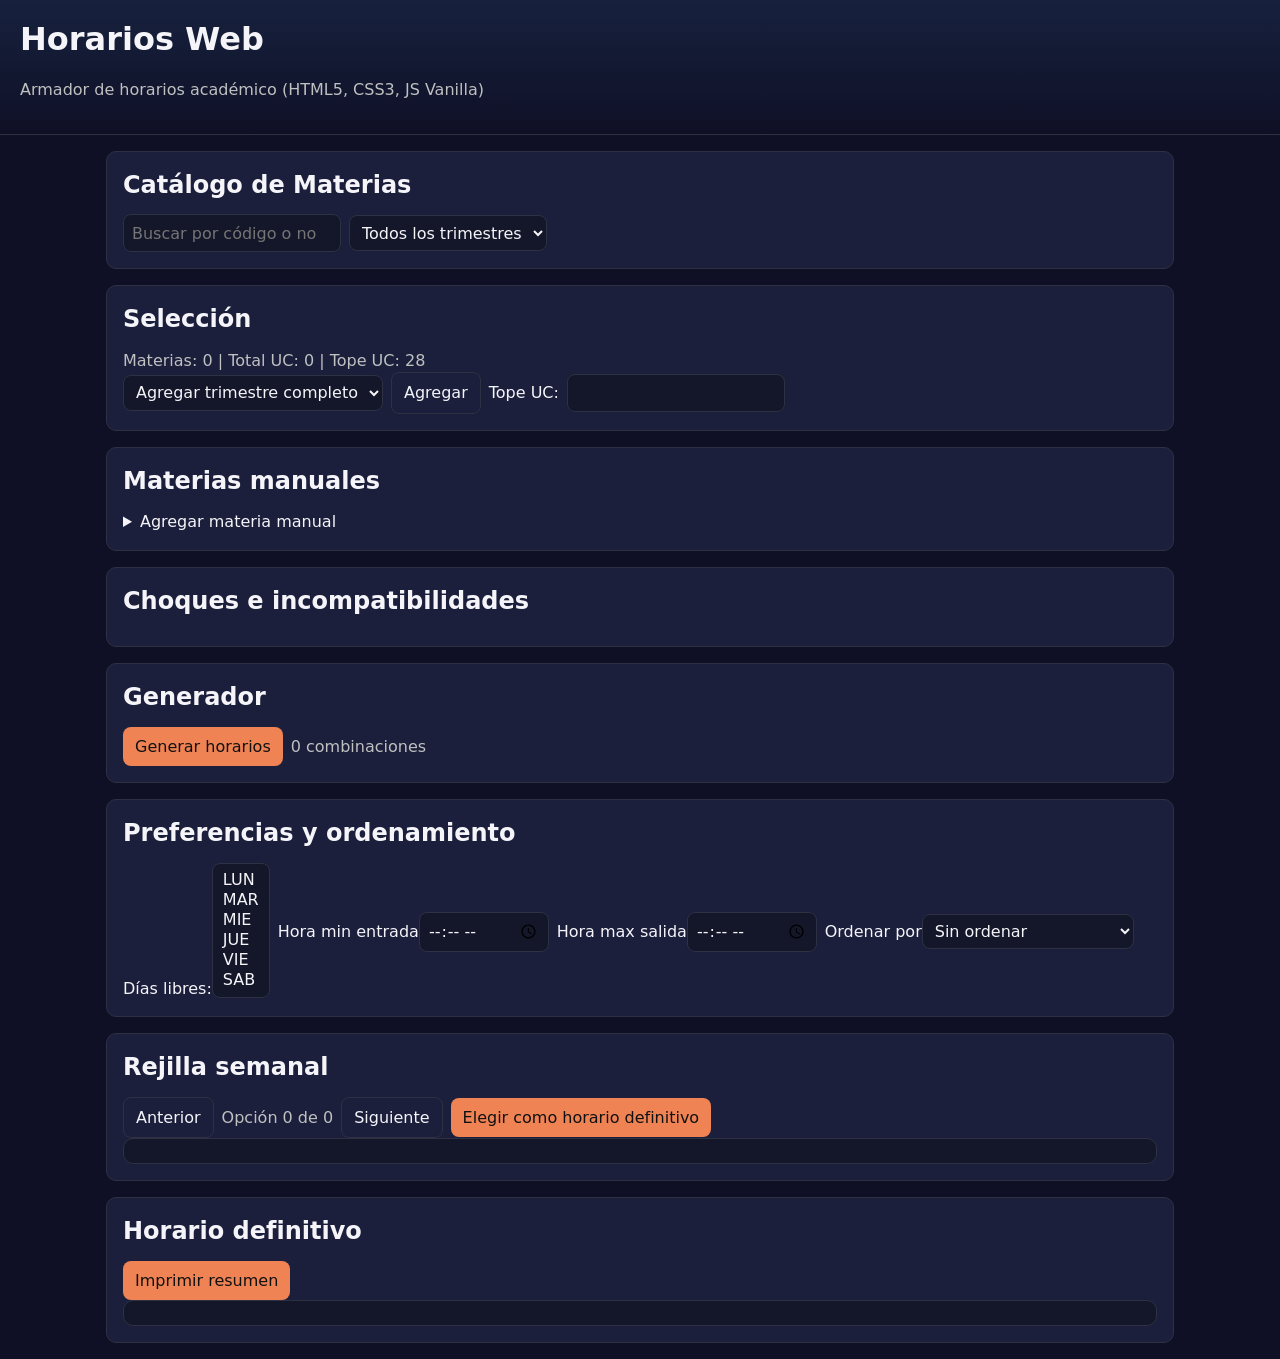
==== index.html @ 2dc24840 "chore: estructura base + núcleo tiempo/datos + datos bloque/materias sin modificar" ====
<!DOCTYPE html>
<html lang="es">
<head>
  <meta charset="UTF-8">
  <meta name="viewport" content="width=device-width, initial-scale=1.0">
  <title>Horarios Web - Armador de Horarios</title>
  <link rel="stylesheet" href="css/styles.css">
  <link rel="stylesheet" href="css/print.css" media="print">
</head>
<body>
  <header>
    <h1>Horarios Web</h1>
    <p class="muted">Armador de horarios académico (HTML5, CSS3, JS Vanilla)</p>
  </header>
  <main>
    <section id="sec-catalogo">
      <h2>Catálogo de Materias</h2>
      <div class="flex">
        <input id="busqueda" type="search" placeholder="Buscar por código o nombre">
        <select id="filtro-trimestre">
          <option value="">Todos los trimestres</option>
          <option value="1">Trimestre 1</option>
          <option value="2">Trimestre 2</option>
          <option value="3">Trimestre 3</option>
          <option value="4">Trimestre 4</option>
          <option value="5">Trimestre 5</option>
        </select>
      </div>
      <div id="catalogo-lista" class="grid"></div>
    </section>

    <section id="sec-seleccion">
      <h2>Selección</h2>
      <div class="muted">Materias: <span id="sel-cant">0</span> | Total UC: <span id="sel-uc">0</span> | Tope UC: <span id="sel-tope">28</span></div>
      <div class="flex">
        <select id="sel-trim-completo">
          <option value="">Agregar trimestre completo</option>
          <option value="1">Trimestre 1</option>
          <option value="2">Trimestre 2</option>
          <option value="3">Trimestre 3</option>
          <option value="4">Trimestre 4</option>
          <option value="5">Trimestre 5</option>
        </select>
        <button id="btn-agregar-trim" class="secondary">Agregar</button>
        <label class="flex"><span>Tope UC:</span><input id="tope-uc" type="number" min="1" step="1"></label>
      </div>
      <div id="sel-lista" class="grid"></div>
      <div id="sel-msg" class="muted"></div>
    </section>

    <section id="sec-manuales">
      <h2>Materias manuales</h2>
      <details>
        <summary>Agregar materia manual</summary>
        <form id="form-manual" novalidate>
          <div class="grid" style="grid-template-columns: repeat(auto-fit,minmax(220px,1fr));">
            <label>Código<input name="codigo" required></label>
            <label>Nombre<input name="nombre" required></label>
            <label>Trimestre<select name="trimestre" required>
              <option value="">--</option><option value="1">1</option><option value="2">2</option><option value="3">3</option><option value="4">4</option><option value="5">5</option>
            </select></label>
            <label>UC<input name="uc" type="number" min="1" max="5" step="1" required></label>
          </div>
          <h3>Secciones</h3>
          <div id="form-secciones" class="grid"></div>
          <div class="flex">
            <button type="button" id="btn-add-seccion" class="secondary">Agregar sección</button>
            <button type="submit">Guardar materia manual</button>
            <span id="form-manual-msg" class="muted"></span>
          </div>
        </form>
      </details>
      <div id="manuales-lista" class="grid"></div>
    </section>

    <section id="sec-choques">
      <h2>Choques e incompatibilidades</h2>
      <div id="choques-info" class="muted"></div>
    </section>

    <section id="sec-generador">
      <h2>Generador</h2>
      <div class="flex">
        <button id="btn-generar">Generar horarios</button>
        <span class="muted" id="gen-total">0 combinaciones</span>
      </div>
      <div id="gen-msg" class="muted"></div>
    </section>

    <section id="sec-preferencias">
      <h2>Preferencias y ordenamiento</h2>
      <div class="flex">
        <label>Días libres:<select id="pref-dias" multiple size="6">
          <option value="LUN">LUN</option><option value="MAR">MAR</option><option value="MIE">MIE</option><option value="JUE">JUE</option><option value="VIE">VIE</option><option value="SAB">SAB</option>
        </select></label>
        <label>Hora min entrada<input id="pref-hmin" type="time"></label>
        <label>Hora max salida<input id="pref-hmax" type="time"></label>
        <label>Ordenar por<select id="pref-orden">
          <option value="">Sin ordenar</option>
          <option value="menos-dias">Menos días</option>
          <option value="menos-muertas">Menos horas muertas</option>
          <option value="salida-temprana">Salida más temprana</option>
        </select></label>
      </div>
      <div class="muted" id="pref-contador"></div>
    </section>

    <section id="sec-rejilla">
      <h2>Rejilla semanal</h2>
      <div class="flex no-print">
        <button id="rej-anterior" class="secondary">Anterior</button>
        <span class="muted" id="rej-pos">Opción 0 de 0</span>
        <button id="rej-siguiente" class="secondary">Siguiente</button>
        <button id="btn-definitivo">Elegir como horario definitivo</button>
      </div>
      <div id="rej-metricas" class="muted"></div>
      <div id="rej-grid" class="rejilla"></div>
      <div id="rej-detalle" class="card"></div>
    </section>

    <section id="sec-resumen">
      <h2>Horario definitivo</h2>
      <div class="flex no-print">
        <button id="btn-imprimir">Imprimir resumen</button>
      </div>
      <div id="res-rejilla"></div>
      <div id="res-tabla" class="card"></div>
      <div id="res-total" class="muted"></div>
    </section>
  </main>

  <script src="data/bloques.js"></script>
  <script src="data/materias.js"></script>
  <script src="js/tiempo.js"></script>
  <script src="js/datos.js"></script>
  <script src="js/catalogo.js"></script>
  <script src="js/seleccion.js"></script>
  <script src="js/formulario.js"></script>
  <script src="js/choques.js"></script>
  <script src="js/generador.js"></script>
  <script src="js/preferencias.js"></script>
  <script src="js/rejilla.js"></script>
  <script src="js/resumen.js"></script>
  <script src="js/app.js"></script>
</body>
</html>
---- css/styles.css ----
:root {
  --bg: #0f1026;
  --panel: #1b1f3b;
  --text: #f4f4f9;
  --muted: #bfc0c0;
  --accent: #ef8354;
  --accent-2: #4f9deb;
  --border: #2d3142;
  --error: #d64545;
  --ok: #3fb984;
}
* { box-sizing: border-box; }
html, body { margin: 0; padding: 0; background: var(--bg); color: var(--text); font-family: system-ui, -apple-system, Segoe UI, Roboto, Ubuntu, Cantarell, Noto Sans, Helvetica, Arial, "Apple Color Emoji", "Segoe UI Emoji"; line-height: 1.45; }
header { padding: 1rem 1.25rem; border-bottom: 1px solid var(--border); background: linear-gradient(180deg, rgba(79,157,235,0.12), transparent); }
main { padding: 1rem; display: grid; gap: 1rem; max-width: 1100px; margin: 0 auto; }
section { background: var(--panel); border: 1px solid var(--border); border-radius: 10px; padding: 1rem; }
h1,h2,h3 { margin: 0 0 0.75rem 0; }
button, input, select, textarea { font: inherit; }
button { background: var(--accent); color: #111; border: none; padding: 0.5rem 0.75rem; border-radius: 8px; cursor: pointer; }
button.secondary { background: transparent; color: var(--text); border: 1px solid var(--border); }
button:focus-visible, input:focus-visible, select:focus-visible { outline: 2px solid var(--accent-2); outline-offset: 2px; }
input, select, textarea { background: #141729; color: var(--text); border: 1px solid var(--border); border-radius: 8px; padding: 0.4rem 0.5rem; }
.muted { color: var(--muted); }
.grid { display: grid; gap: 0.75rem; }
.flex { display: flex; gap: 0.5rem; flex-wrap: wrap; align-items: center; }
.card { border: 1px solid var(--border); border-radius: 10px; padding: 0.75rem; background: #141729; }
.error { color: var(--error); }
.ok { color: var(--ok); }
---- css/print.css ----
@media print {
  body { background: #fff; color: #000; }
  header, nav, .no-print { display: none !important; }
  main { max-width: 100%; padding: 0; }
  section { background: #fff; border: none; border-radius: 0; padding: 0.25rem; }
  .card { background: #fff; border: 1px solid #ccc; }
}
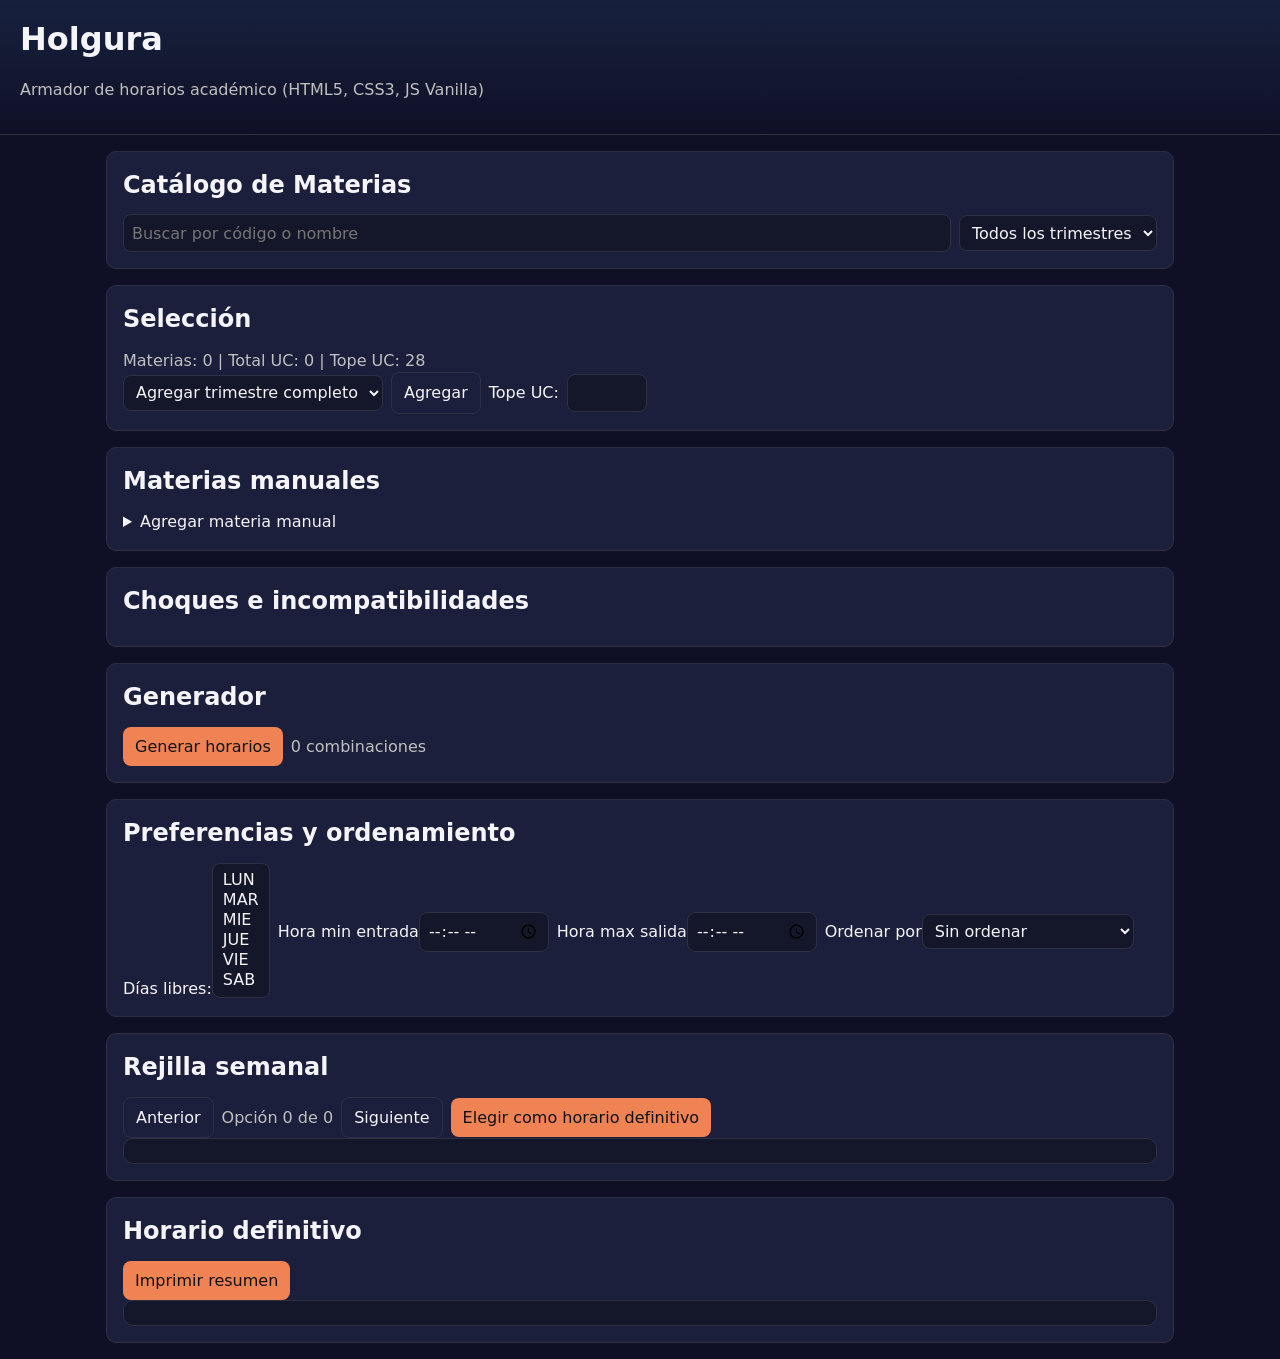
==== commit 77c39007: "feat(catalogo): listado de materias con filtros en tiempo real y detalle Implementa el issue #9: - T" ====
--- a/index.html
+++ b/index.html
@@ -3,13 +3,14 @@
 <head>
   <meta charset="UTF-8">
   <meta name="viewport" content="width=device-width, initial-scale=1.0">
-  <title>Horarios Web - Armador de Horarios</title>
+  <title>Holgura - Armador de Horarios</title>
+  <link rel="stylesheet" href="css/tokens.css">
   <link rel="stylesheet" href="css/styles.css">
   <link rel="stylesheet" href="css/print.css" media="print">
 </head>
 <body>
   <header>
-    <h1>Horarios Web</h1>
+    <h1>Holgura</h1>
     <p class="muted">Armador de horarios académico (HTML5, CSS3, JS Vanilla)</p>
   </header>
   <main>
--- a/css/tokens.css
+++ b/css/tokens.css
@@ -0,0 +1,73 @@
+/* ===========================================================================
+   Holgura — Tokens de identidad visual
+   ---------------------------------------------------------------------------
+   Fuente única de color para toda la aplicación. Ningún otro archivo declara
+   colores literales: todos consumen estas custom properties.
+
+   Los valores no fueron elegidos a ojo. La paleta categórica se validó con
+   simulación de daltonismo (Machado-Oliveira-Fernandes 2009, severidad 1.0)
+   y los pares de texto contra WCAG AA.
+   =========================================================================== */
+
+:root {
+  /* -------------------------------------------------------------------------
+     Interfaz
+     Ratio de contraste medido contra --fondo (#F7F6F3).
+     ------------------------------------------------------------------------- */
+  --fondo:          #F7F6F3;  /* hueso: base de la aplicación           */
+  --superficie:     #FFFFFF;  /* tarjetas, paneles, modales             */
+  --texto:          #2C3330;  /* 11.97:1 — AA y AAA                     */
+  --texto-apagado:  #5E6B64;  /*  5.16:1 — AA                           */
+  --acento:         #3F6F63;  /*  5.30:1 — AA. Blanco encima: 5.73:1    */
+  --borde:          #CBC5B8;  /*  1.59:1 — supera el mínimo 1.5:1       */
+  --error:          #9A3B32;  /*  6.38:1 — AA                           */
+
+  /* -------------------------------------------------------------------------
+     Paleta categórica — identidad de materia
+     ------------------------------------------------------------------------- */
+  --materia-1: #0d906d;  /* salvia    */
+  --materia-2: #3d57a9;  /* índigo    */
+  --materia-3: #cd633c;  /* terracota */
+  --materia-4: #d5ab3a;  /* ocre      */
+  --materia-5: #9d4576;  /* ciruela   */
+  --materia-6: #2ba9c2;  /* petróleo  */
+  --materia-7: #306324;  /* musgo     */
+  --materia-8: #b28fdb;  /* lila      */
+}
+
+/* ---------------------------------------------------------------------------
+   REGLAS DE USO — leer antes de tocar un color en cualquier otro archivo
+   ---------------------------------------------------------------------------
+
+   1. El orden de los slots es fijo y es el mecanismo de seguridad.
+      Se asignan en secuencia (materia-1, luego materia-2, ...) y NUNCA se
+      ciclan. Peor par adyacente medido: ΔE 14.0 bajo deuteranopía (mínimo
+      exigido 8) y 17.9 bajo visión normal (mínimo 15). Reordenar los slots
+      invalida esa medición.
+
+   2. El color sigue a la materia, nunca a su posición en la lista.
+      Una vez que una materia recibe un slot, lo conserva durante toda la
+      sesión. Si un filtro reduce los resultados, las materias que quedan
+      mantienen su color. Repintar por índice hace que el usuario pierda la
+      referencia visual cada vez que filtra.
+
+   3. Más de 8 materias: no se genera un color nuevo.
+      El slot 9 en adelante reutiliza el ciclo pero depende del código visible
+      en el bloque para distinguirse, nunca del color solo.
+
+   4. El texto usa tokens de texto, jamás el color de la materia.
+      El color de materia vive en el fondo o el borde del bloque; el código, la
+      sección y el aula se escriben con --texto o --texto-apagado.
+
+   5. La identidad nunca depende solo del color.
+      Cada bloque de la rejilla muestra código, sección y aula (requisito §4.8).
+      Ese texto es el canal primario de identidad; el color lo refuerza.
+
+   6. En impresión la identidad NO se codifica por color — ver print.css.
+      No existe una paleta de 8 colores que sea simultáneamente segura para
+      daltonismo y separable en escala de grises: la seguridad para daltonismo
+      requiere variación de tono a luminosidad pareja, y la escala de grises
+      requiere variación de luminosidad. Esta paleta prioriza la pantalla
+      (separación mínima en grises: 0.010, insuficiente para imprimir).
+      print.css resuelve la identidad con código de materia y trama de borde.
+   --------------------------------------------------------------------------- */
--- a/css/styles.css
+++ b/css/styles.css
@@ -25,4 +25,57 @@
 .flex { display: flex; gap: 0.5rem; flex-wrap: wrap; align-items: center; }
 .card { border: 1px solid var(--border); border-radius: 10px; padding: 0.75rem; background: #141729; }
 .error { color: var(--error); }
-.ok { color: var(--ok); }+.ok { color: var(--ok); }
+
+/* ===========================================================================
+   Fase 2 — Catálogo y selección
+   =========================================================================== */
+#catalogo-lista { grid-template-columns: repeat(auto-fill, minmax(280px, 1fr)); align-items: start; }
+#sel-lista { align-items: start; grid-template-columns: repeat(auto-fill, minmax(340px, 1fr)); }
+
+.cat-card, .sel-card { display: grid; gap: 0.4rem; transition: border-color 0.15s ease, background-color 0.15s ease; }
+.cat-card:hover, .sel-card:hover { border-color: var(--accent-2); }
+.cat-card.seleccionada { border-color: var(--acento); box-shadow: inset 3px 0 0 var(--acento); }
+.cat-cabecera, .sel-card-cabecera { display: flex; justify-content: space-between; align-items: flex-start; gap: 0.5rem; }
+.cat-nombre { margin: 0; font-size: 1.05rem; }
+.codigo { letter-spacing: 0.03em; }
+
+.etiqueta { display: inline-block; margin-left: 0.4rem; padding: 0.05rem 0.5rem; border-radius: 999px; font-size: 0.75rem; border: 1px solid var(--border); color: var(--muted); }
+.etiqueta-manual { border-color: var(--accent); color: var(--accent); }
+.etiqueta-activa { background: var(--acento); border-color: var(--acento); color: #fff; }
+.etiqueta-excluida { border-style: dashed; }
+
+.btn-sel { background: transparent; color: var(--text); border: 1px solid var(--border); padding: 0.3rem 0.7rem; border-radius: 8px; font-size: 0.85rem; transition: background-color 0.15s ease, border-color 0.15s ease; }
+.btn-sel:hover:not(:disabled) { border-color: var(--accent-2); background: rgba(79, 157, 235, 0.15); }
+.btn-sel:focus-visible { outline: 2px solid var(--accent-2); outline-offset: 2px; }
+.btn-sel.activo { background: var(--acento); border-color: var(--acento); color: #fff; }
+.btn-sel.activo:hover:not(:disabled) { background: var(--acento); border-color: #fff; }
+.btn-sel.peligro:hover:not(:disabled) { border-color: var(--error); background: rgba(214, 69, 69, 0.15); }
+.btn-sel:disabled { opacity: 0.45; cursor: not-allowed; }
+
+#busqueda { flex: 1 1 240px; }
+#busqueda:hover, #filtro-trimestre:hover, #sel-trim-completo:hover, #tope-uc:hover { border-color: var(--accent-2); }
+#btn-agregar-trim:hover { border-color: var(--accent-2); background: rgba(79, 157, 235, 0.15); }
+#tope-uc { width: 5rem; }
+
+.cat-detalle summary { cursor: pointer; color: var(--accent-2); border-radius: 6px; padding: 0.15rem 0; }
+.cat-detalle summary:hover { text-decoration: underline; }
+.cat-detalle summary:focus-visible { outline: 2px solid var(--accent-2); outline-offset: 2px; }
+.cat-secciones, .sel-secciones, .sel-sesiones { list-style: none; margin: 0; padding: 0; display: grid; gap: 0.5rem; }
+.cat-secciones { margin-top: 0.5rem; }
+.sel-sesiones { gap: 0.1rem; font-size: 0.85rem; color: var(--muted); }
+.cat-seccion { padding: 0.4rem 0.5rem; border: 1px solid var(--border); border-radius: 8px; }
+
+.sel-seccion { display: flex; justify-content: space-between; gap: 0.5rem; padding: 0.5rem; border: 1px solid var(--border); border-radius: 8px; }
+.sel-seccion.fijada { border-color: var(--acento); background: rgba(63, 111, 99, 0.25); }
+.sel-seccion.excluida { opacity: 0.65; border-style: dashed; }
+.sel-seccion.excluida .sel-seccion-titulo strong { text-decoration: line-through; }
+.sel-seccion-acciones { display: flex; flex-direction: column; gap: 0.3rem; }
+
+.sel-msg:empty { display: none; }
+.sel-msg { margin-top: 0.75rem; padding: 0.5rem 0.75rem; border-radius: 8px; border: 1px solid var(--border); }
+.sel-msg.error { border-color: var(--error); }
+.sel-msg.ok { border-color: var(--ok); }
+
+.estado-vacio { grid-column: 1 / -1; text-align: center; padding: 1.5rem 1rem; border: 1px dashed var(--border); border-radius: 10px; }
+.estado-vacio p { margin: 0.25rem 0 0; }
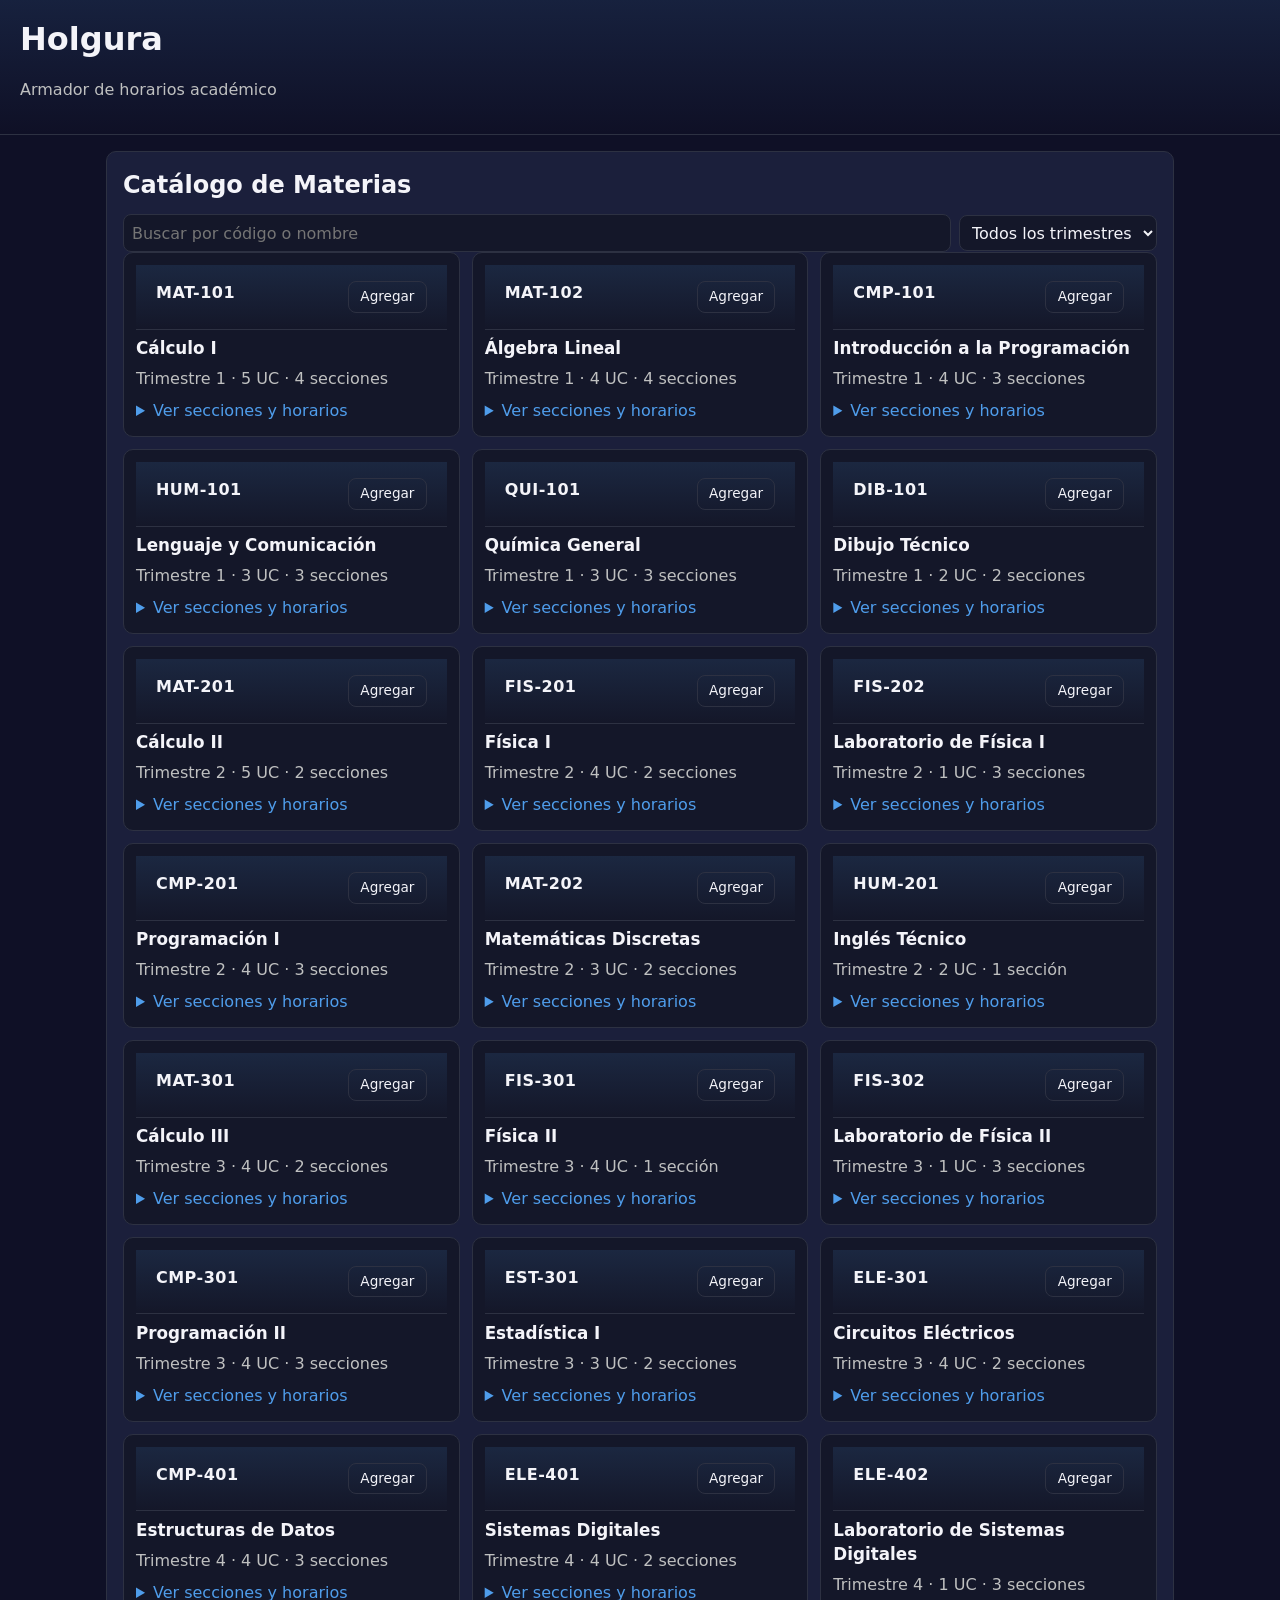
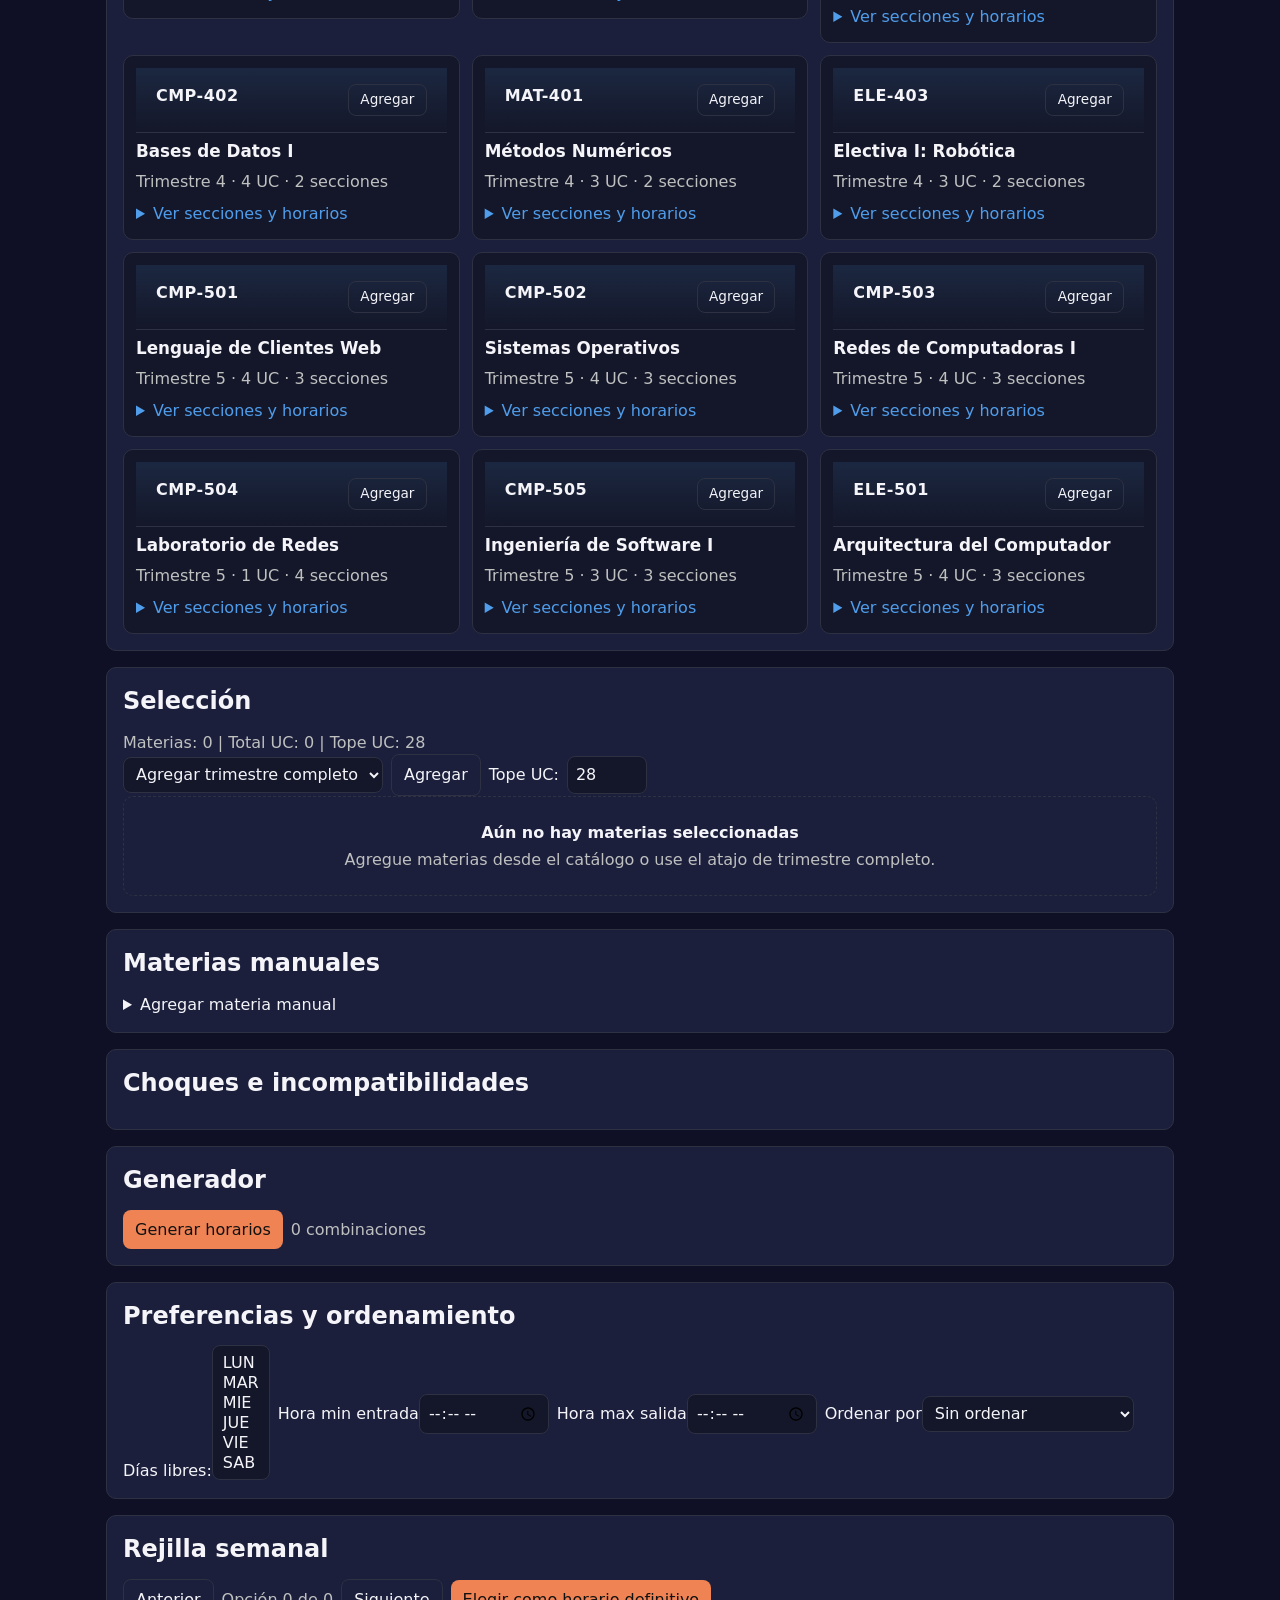
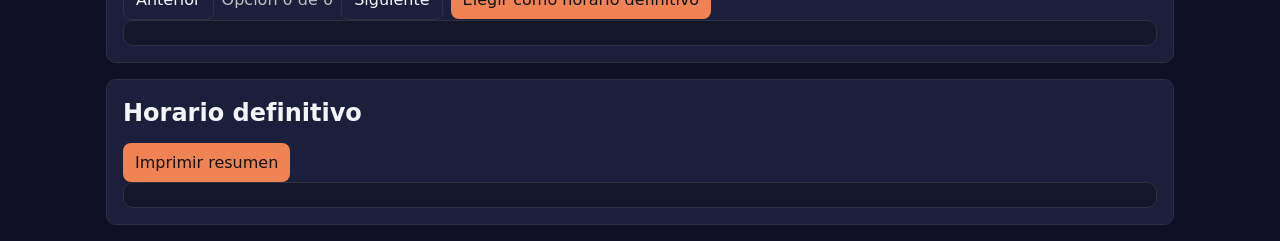
==== commit 223583d0: "feat(formulario): módulo materias manuales + ajustes (#11)" ====
--- a/index.html
+++ b/index.html
@@ -11,7 +11,7 @@
 <body>
   <header>
     <h1>Holgura</h1>
-    <p class="muted">Armador de horarios académico (HTML5, CSS3, JS Vanilla)</p>
+    <p class="muted">Armador de horarios académico </p>
   </header>
   <main>
     <section id="sec-catalogo">
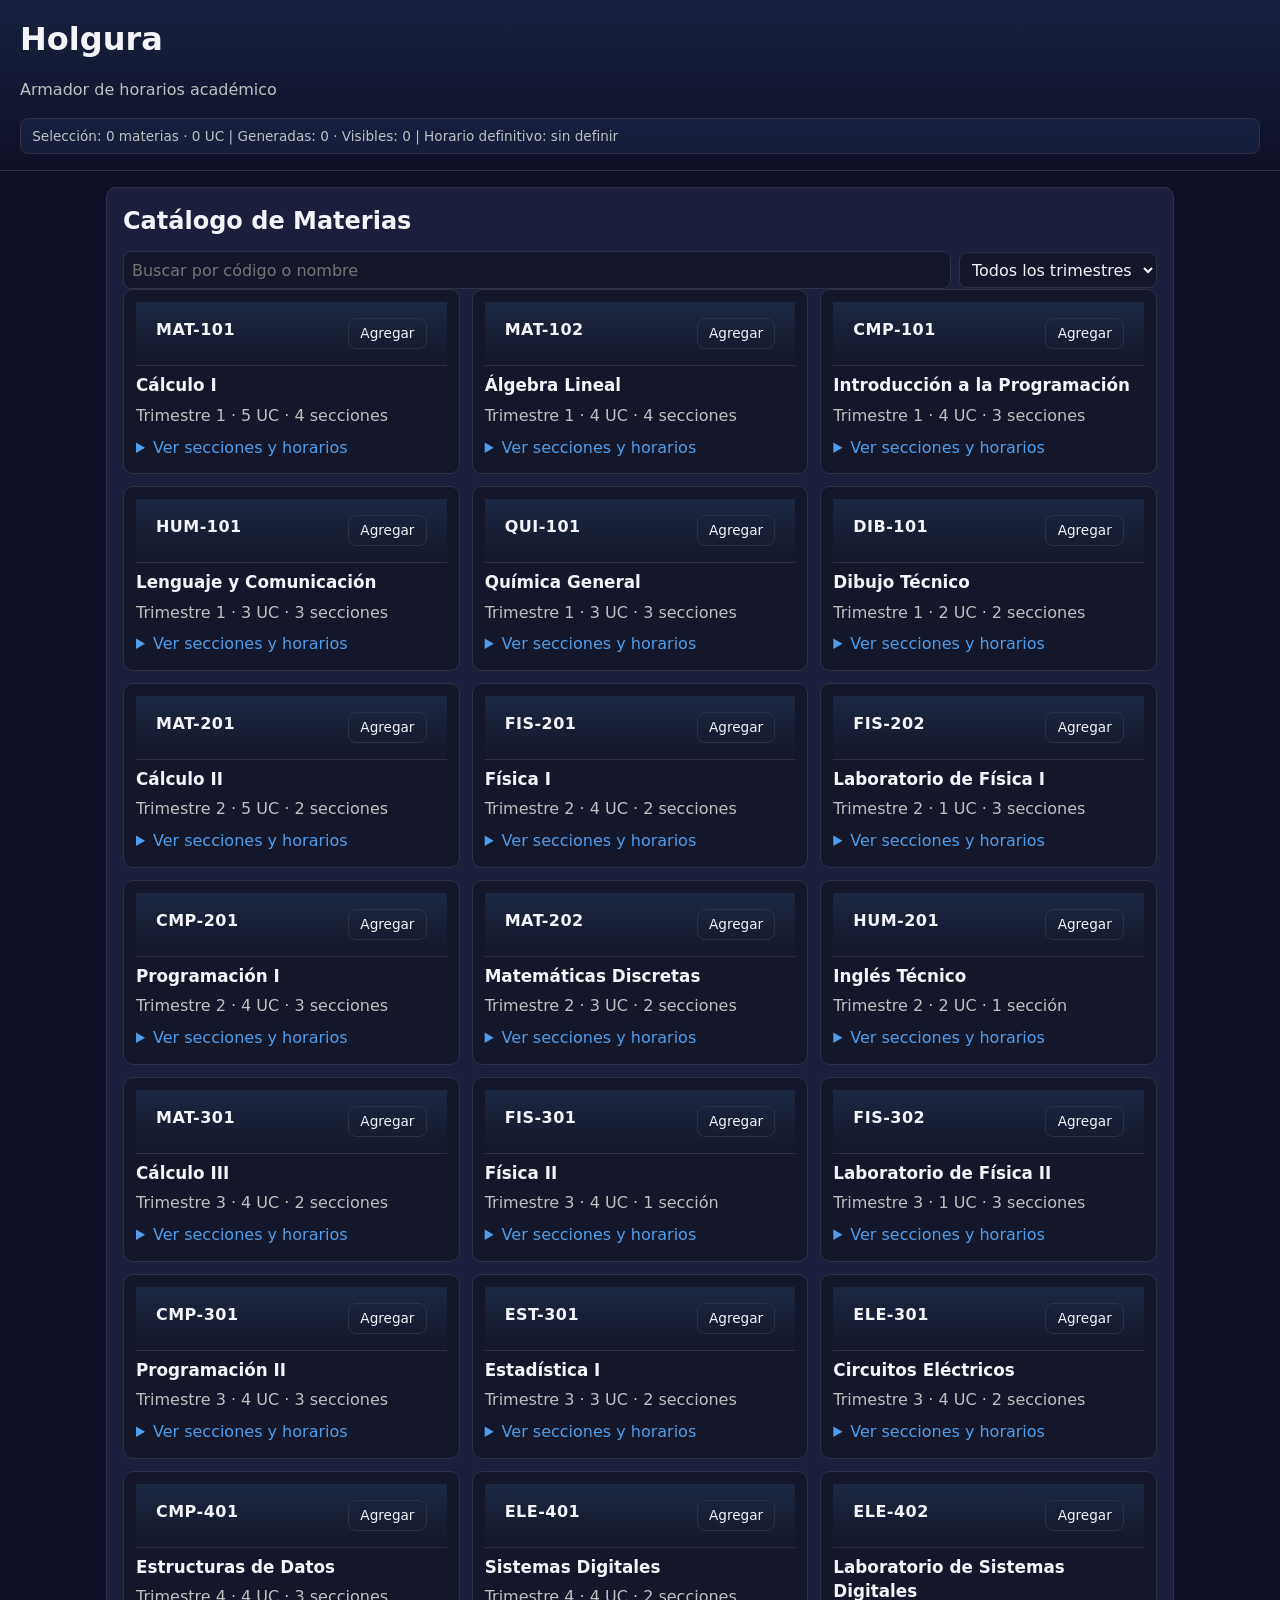
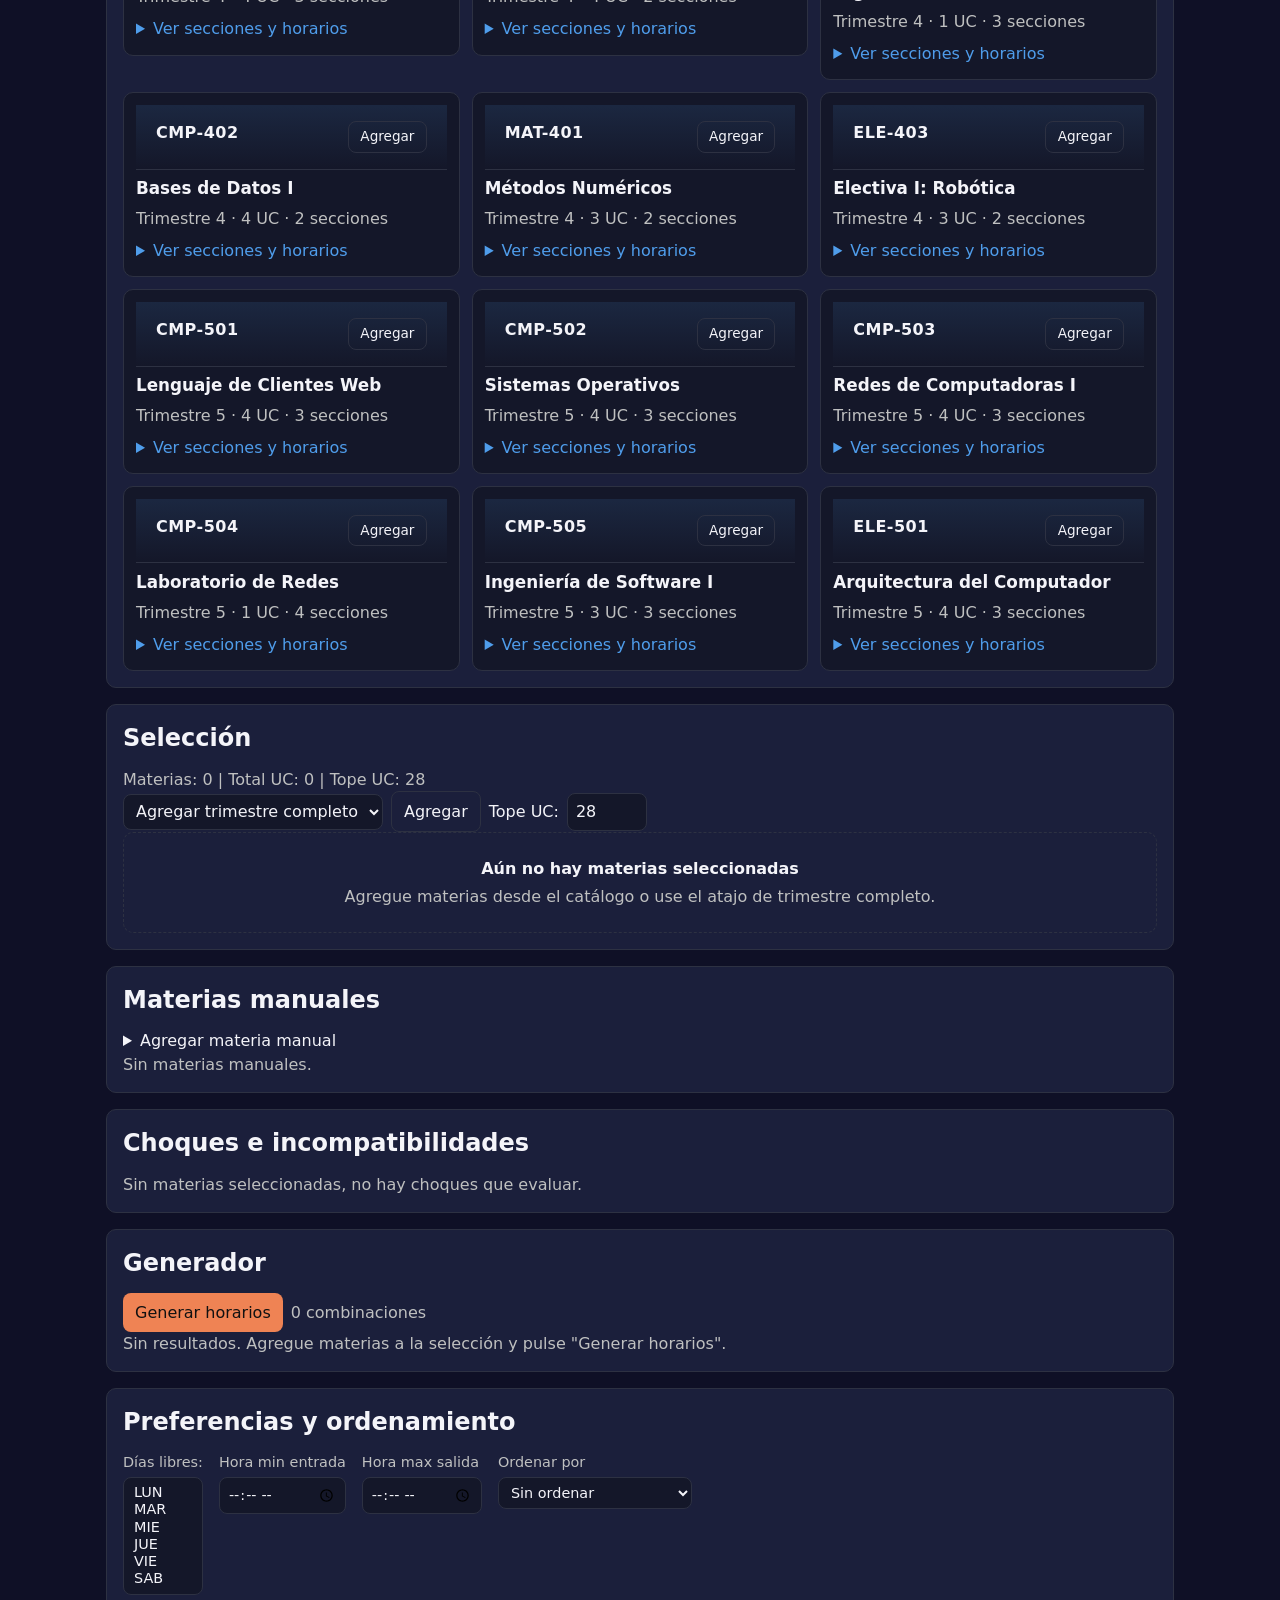
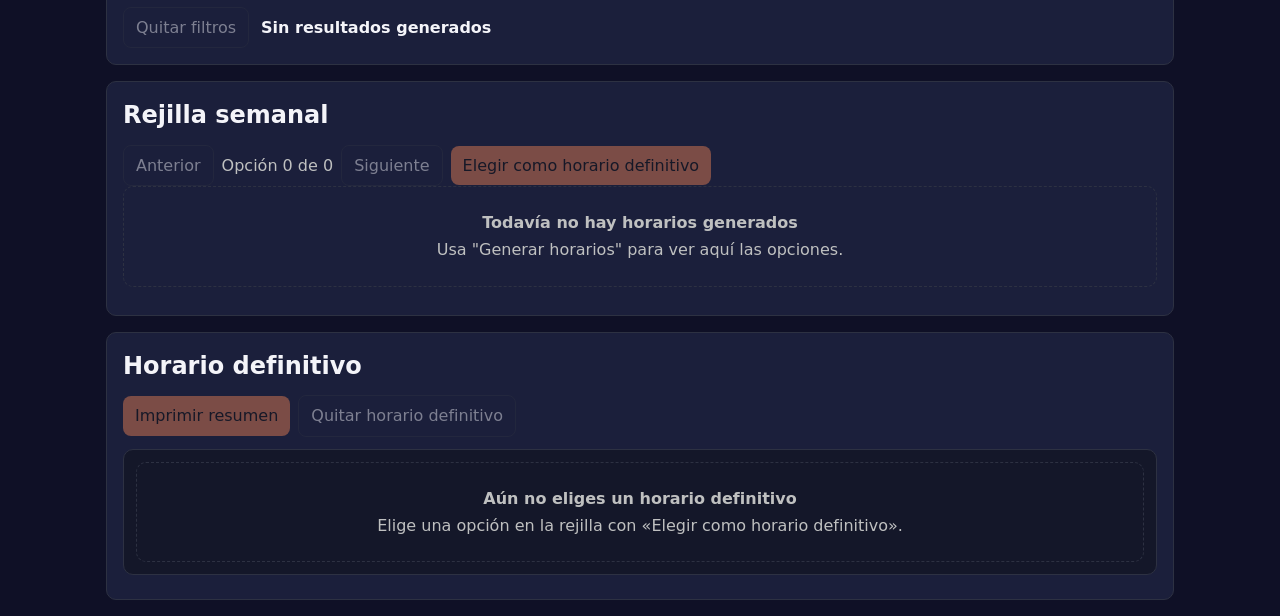
==== commit 42f87034: "ultimos detalles 1" ====
--- a/index.html
+++ b/index.html
@@ -57,7 +57,7 @@
           <div class="grid" style="grid-template-columns: repeat(auto-fit,minmax(220px,1fr));">
             <label>Código<input name="codigo" required></label>
             <label>Nombre<input name="nombre" required></label>
-            <label>Trimestre<select name="trimestre" required>
+              <label>Trimestre<select name="trimestre" required>
               <option value="">--</option><option value="1">1</option><option value="2">2</option><option value="3">3</option><option value="4">4</option><option value="5">5</option>
             </select></label>
             <label>UC<input name="uc" type="number" min="1" max="5" step="1" required></label>
--- a/css/tokens.css
+++ b/css/tokens.css
@@ -1,73 +1,19 @@
-/* ===========================================================================
-   Holgura — Tokens de identidad visual
-   ---------------------------------------------------------------------------
-   Fuente única de color para toda la aplicación. Ningún otro archivo declara
-   colores literales: todos consumen estas custom properties.
-
-   Los valores no fueron elegidos a ojo. La paleta categórica se validó con
-   simulación de daltonismo (Machado-Oliveira-Fernandes 2009, severidad 1.0)
-   y los pares de texto contra WCAG AA.
-   =========================================================================== */
-
 :root {
-  /* -------------------------------------------------------------------------
-     Interfaz
-     Ratio de contraste medido contra --fondo (#F7F6F3).
-     ------------------------------------------------------------------------- */
-  --fondo:          #F7F6F3;  /* hueso: base de la aplicación           */
-  --superficie:     #FFFFFF;  /* tarjetas, paneles, modales             */
-  --texto:          #2C3330;  /* 11.97:1 — AA y AAA                     */
-  --texto-apagado:  #5E6B64;  /*  5.16:1 — AA                           */
-  --acento:         #3F6F63;  /*  5.30:1 — AA. Blanco encima: 5.73:1    */
-  --borde:          #CBC5B8;  /*  1.59:1 — supera el mínimo 1.5:1       */
-  --error:          #9A3B32;  /*  6.38:1 — AA                           */
-
-  /* -------------------------------------------------------------------------
-     Paleta categórica — identidad de materia
-     ------------------------------------------------------------------------- */
-  --materia-1: #0d906d;  /* salvia    */
-  --materia-2: #3d57a9;  /* índigo    */
-  --materia-3: #cd633c;  /* terracota */
-  --materia-4: #d5ab3a;  /* ocre      */
-  --materia-5: #9d4576;  /* ciruela   */
-  --materia-6: #2ba9c2;  /* petróleo  */
-  --materia-7: #306324;  /* musgo     */
-  --materia-8: #b28fdb;  /* lila      */
+   --fondo:          #F7F6F3;
+   --superficie:     #FFFFFF;
+   --texto:          #2C3330;
+   --texto-apagado:  #5E6B64;
+   --acento:         #3F6F63;
+   --borde:          #CBC5B8; 
+   --error:          #9A3B32;  
+   --materia-1: #0d906d;
+   --materia-2: #3d57a9;
+   --materia-3: #cd633c;
+   --materia-4: #d5ab3a;
+   --materia-5: #9d4576;
+   --materia-6: #2ba9c2;  
+   --materia-7: #306324;  
+   --materia-8: #b28fdb;  
 }
 
-/* ---------------------------------------------------------------------------
-   REGLAS DE USO — leer antes de tocar un color en cualquier otro archivo
-   ---------------------------------------------------------------------------
 
-   1. El orden de los slots es fijo y es el mecanismo de seguridad.
-      Se asignan en secuencia (materia-1, luego materia-2, ...) y NUNCA se
-      ciclan. Peor par adyacente medido: ΔE 14.0 bajo deuteranopía (mínimo
-      exigido 8) y 17.9 bajo visión normal (mínimo 15). Reordenar los slots
-      invalida esa medición.
-
-   2. El color sigue a la materia, nunca a su posición en la lista.
-      Una vez que una materia recibe un slot, lo conserva durante toda la
-      sesión. Si un filtro reduce los resultados, las materias que quedan
-      mantienen su color. Repintar por índice hace que el usuario pierda la
-      referencia visual cada vez que filtra.
-
-   3. Más de 8 materias: no se genera un color nuevo.
-      El slot 9 en adelante reutiliza el ciclo pero depende del código visible
-      en el bloque para distinguirse, nunca del color solo.
-
-   4. El texto usa tokens de texto, jamás el color de la materia.
-      El color de materia vive en el fondo o el borde del bloque; el código, la
-      sección y el aula se escriben con --texto o --texto-apagado.
-
-   5. La identidad nunca depende solo del color.
-      Cada bloque de la rejilla muestra código, sección y aula (requisito §4.8).
-      Ese texto es el canal primario de identidad; el color lo refuerza.
-
-   6. En impresión la identidad NO se codifica por color — ver print.css.
-      No existe una paleta de 8 colores que sea simultáneamente segura para
-      daltonismo y separable en escala de grises: la seguridad para daltonismo
-      requiere variación de tono a luminosidad pareja, y la escala de grises
-      requiere variación de luminosidad. Esta paleta prioriza la pantalla
-      (separación mínima en grises: 0.010, insuficiente para imprimir).
-      print.css resuelve la identidad con código de materia y trama de borde.
-   --------------------------------------------------------------------------- */
--- a/css/styles.css
+++ b/css/styles.css
@@ -71,6 +71,8 @@
 .sel-seccion.excluida { opacity: 0.65; border-style: dashed; }
 .sel-seccion.excluida .sel-seccion-titulo strong { text-decoration: line-through; }
 .sel-seccion-acciones { display: flex; flex-direction: column; gap: 0.3rem; }
+.sel-pista { margin: 0; font-size: 0.9rem; }
+.sel-cambiar { justify-self: start; }
 
 .sel-msg:empty { display: none; }
 .sel-msg { margin-top: 0.75rem; padding: 0.5rem 0.75rem; border-radius: 8px; border: 1px solid var(--border); }
@@ -79,3 +81,123 @@
 
 .estado-vacio { grid-column: 1 / -1; text-align: center; padding: 1.5rem 1rem; border: 1px dashed var(--border); border-radius: 10px; }
 .estado-vacio p { margin: 0.25rem 0 0; }
+
+/* ===========================================================================
+   Fase 5 — Rejilla semanal
+   =========================================================================== */
+.rej-metrica { display: inline-flex; flex-direction: column; margin: 0.5rem 1.25rem 0.5rem 0; }
+.rej-metrica-titulo { font-size: 0.8rem; color: var(--muted); }
+.rej-metrica strong { color: var(--text); font-size: 1.05rem; }
+
+/* Los ítems de la rejilla general de main no deben crecer al ancho mínimo de la rejilla semanal. */
+#sec-rejilla, #sec-resumen { min-width: 0; }
+.rej-scroll { overflow-x: auto; overflow-y: hidden; border: 1px solid var(--border); border-radius: 10px; scrollbar-width: thin; scrollbar-color: var(--border) transparent; }
+.rejilla-grid { display: grid; min-width: 48rem; background: var(--panel); animation: rej-entrada 0.3s ease; }
+.rej-dia { padding: 0.4rem 0.25rem; text-align: center; font-weight: 600; color: var(--text); border-bottom: 1px solid var(--border); background: var(--panel); }
+.rej-esquina { border-bottom: 1px solid var(--border); position: sticky; left: 0; background: var(--panel); z-index: 2; }
+.rej-hora { position: sticky; left: 0; z-index: 2; background: var(--panel); padding: 0 0.4rem; font-size: 0.75rem; line-height: 1; color: var(--muted); text-align: right; align-self: start; padding-top: 2px; }
+.rej-hora.final { align-self: end; padding-top: 0; }
+.rej-guia { border-top: 1px solid var(--border); pointer-events: none; z-index: 0; }
+
+.rej-sesion { display: flex; flex-direction: column; gap: 0.1rem; margin: 1px 2px; padding: 0.25rem 0.4rem; overflow: hidden; text-align: left; font-size: 0.78rem; line-height: 1.2; color: var(--text); border: 1px solid var(--border); border-left: 4px solid var(--rej-color); border-radius: 6px; background: color-mix(in srgb, var(--rej-color) 25%, var(--panel)); z-index: 1; transition: transform 0.15s ease, border-color 0.15s ease, box-shadow 0.15s ease; }
+.rej-sesion span { color: var(--muted); }
+button.rej-sesion { cursor: pointer; }
+button.rej-sesion:hover { border-color: var(--accent-2); border-left-color: var(--rej-color); transform: translateY(-1px); }
+button.rej-sesion:focus-visible { outline: 2px solid var(--accent-2); outline-offset: 1px; }
+.rej-sesion.activa { border-color: var(--text); border-left-color: var(--rej-color); box-shadow: 0 0 0 2px var(--accent-2); }
+
+#rej-detalle { margin-top: 0.75rem; max-height: 0; padding-block: 0; border-width: 0; overflow: hidden; opacity: 0; visibility: hidden; transform: translateY(-6px); transition: opacity 0.25s ease, transform 0.25s ease, max-height 0.25s ease, padding 0.25s ease, visibility 0s linear 0.25s; }
+#rej-detalle.abierto { max-height: 30rem; padding-block: 0.75rem; border-width: 1px; opacity: 1; visibility: visible; transform: none; transition-delay: 0s; }
+#rej-detalle h3 { font-size: 1.05rem; }
+.rej-detalle-datos { display: grid; grid-template-columns: max-content 1fr; gap: 0.2rem 0.75rem; margin: 0 0 0.75rem; }
+.rej-detalle-datos dt { color: var(--muted); }
+.rej-detalle-datos dd { margin: 0; }
+
+#rej-anterior, #rej-siguiente { transition: background-color 0.15s ease, border-color 0.15s ease; }
+#rej-anterior:hover:not(:disabled), #rej-siguiente:hover:not(:disabled) { border-color: var(--accent-2); background: rgba(79, 157, 235, 0.15); }
+#btn-definitivo { transition: filter 0.15s ease; }
+#btn-definitivo:hover:not(:disabled) { filter: brightness(1.1); }
+#rej-anterior:disabled, #rej-siguiente:disabled, #btn-definitivo:disabled { opacity: 0.45; cursor: not-allowed; }
+
+@keyframes rej-entrada { from { opacity: 0; transform: translateX(8px); } to { opacity: 1; transform: none; } }
+@media (prefers-reduced-motion: reduce) {
+  .rejilla-grid { animation: none; }
+  .rej-sesion, #rej-detalle, #rej-anterior, #rej-siguiente, #btn-definitivo { transition: none; }
+  button.rej-sesion:hover { transform: none; }
+}
+
+/* ===========================================================================
+   Fase 5 — Resumen y horario definitivo
+   =========================================================================== */
+:root { --rej-px-minuto: 1.4px; }
+#sec-resumen h2:focus { outline: none; }
+#sec-resumen h2:focus-visible { outline: 2px solid var(--accent-2); outline-offset: 4px; border-radius: 4px; }
+#btn-imprimir, #btn-quitar-definitivo { transition: background-color 0.15s ease, border-color 0.15s ease, filter 0.15s ease; }
+#btn-imprimir:hover:not(:disabled) { filter: brightness(1.1); }
+#btn-quitar-definitivo:hover:not(:disabled) { border-color: var(--error); background: rgba(214, 69, 69, 0.15); }
+#btn-imprimir:disabled, #btn-quitar-definitivo:disabled { opacity: 0.45; cursor: not-allowed; }
+#btn-definitivo.activo { background: transparent; color: var(--ok); border: 1px solid var(--ok); opacity: 1; cursor: default; }
+
+.res-mensaje:empty { display: none; }
+.res-mensaje { margin-top: 0.75rem; padding: 0.5rem 0.75rem; border-radius: 8px; border: 1px solid var(--border); }
+.res-mensaje.ok { border-color: var(--ok); }
+.res-mensaje.error { border-color: var(--error); }
+
+#res-rejilla { margin-top: 0.75rem; }
+#res-tabla { margin-top: 0.75rem; overflow-x: auto; }
+#res-total { margin-top: 0.5rem; font-weight: 600; }
+.res-tabla { width: 100%; border-collapse: collapse; font-size: 0.9rem; }
+.res-tabla caption { text-align: left; padding-bottom: 0.5rem; color: var(--muted); }
+.res-tabla th, .res-tabla td { padding: 0.45rem 0.6rem; border-bottom: 1px solid var(--border); text-align: left; vertical-align: top; }
+.res-tabla thead th { color: var(--muted); font-weight: 600; font-size: 0.8rem; }
+.res-tabla tbody tr:nth-child(even) { background: rgba(255, 255, 255, 0.03); }
+.res-tabla tbody tr:hover { background: rgba(79, 157, 235, 0.1); }
+.res-tabla tfoot th, .res-tabla tfoot td { border-top: 1px solid var(--border); border-bottom: none; font-weight: 700; }
+.res-tabla .res-num { text-align: right; white-space: nowrap; }
+.res-codigo { white-space: nowrap; }
+.res-lista { list-style: none; margin: 0; padding: 0; }
+.res-muestra { display: inline-block; width: 0.9rem; height: 0.9rem; margin-right: 0.5rem; vertical-align: -0.1rem; border-radius: 3px; border-left: 4px solid var(--rej-color); background: color-mix(in srgb, var(--rej-color) 25%, var(--panel)); }
+
+/* ===========================================================================
+   Fase 4 — Preferencias y ordenamiento
+   =========================================================================== */
+#sec-preferencias { min-width: 0; }
+#sec-preferencias .flex { align-items: flex-start; gap: 0.75rem 1rem; }
+#sec-preferencias label { display: flex; flex-direction: column; gap: 0.25rem; font-size: 0.9rem; color: var(--muted); }
+#sec-preferencias select, #sec-preferencias input { color: var(--text); min-width: 0; }
+#pref-dias { min-width: 6rem; scrollbar-width: thin; scrollbar-color: var(--border) transparent; }
+#pref-limpiar { margin-top: 0.75rem; transition: background-color 0.15s ease, border-color 0.15s ease; }
+#pref-limpiar:hover:not(:disabled) { border-color: var(--accent-2); background: rgba(79, 157, 235, 0.15); }
+#pref-limpiar:disabled { opacity: 0.45; cursor: not-allowed; }
+#pref-contador { display: inline-block; margin: 0.75rem 0 0 0.75rem; font-weight: 600; color: var(--text); }
+#pref-mensaje:empty { display: none; }
+#pref-mensaje { margin-top: 0.5rem; padding: 0.5rem 0.75rem; border-radius: 8px; border: 1px solid var(--error); }
+#sec-preferencias [aria-invalid="true"] { border-color: var(--error); }
+@media (max-width: 480px) {
+  #sec-preferencias .flex > label { flex: 1 1 100%; }
+  #pref-dias { width: 100%; }
+  #sec-preferencias input, #sec-preferencias select { width: 100%; }
+}
+
+/* ===========================================================================
+   Fase 6 — Punto de entrada y coordinación
+   =========================================================================== */
+.estado-panel {
+  margin-top: 0.6rem;
+  padding: 0.45rem 0.7rem;
+  border: 1px solid var(--border);
+  border-radius: 8px;
+  background: rgba(79, 157, 235, 0.08);
+  color: var(--muted);
+  font-size: 0.85rem;
+  line-height: 1.5;
+}
+.estado-panel[aria-live="polite"] { overflow-wrap: anywhere; }
+.form-manual-error { color: var(--error); }
+.err { display: block; font-size: 0.78rem; margin-top: 0.2rem; }
+#form-manual [aria-invalid="true"] { border-color: var(--error); }
+#manuales-lista .card { display: grid; gap: 0.35rem; }
+#manuales-lista .flex { align-items: center; }
+@media (max-width: 480px) {
+  .estado-panel { font-size: 0.78rem; }
+}
--- a/css/print.css
+++ b/css/print.css
@@ -1,7 +1,40 @@
+@page { size: A4 landscape; margin: 10mm; }
+
 @media print {
-  body { background: #fff; color: #000; }
-  header, nav, .no-print { display: none !important; }
-  main { max-width: 100%; padding: 0; }
-  section { background: #fff; border: none; border-radius: 0; padding: 0.25rem; }
-  .card { background: #fff; border: 1px solid #ccc; }
-}+  * { box-shadow: none !important; animation: none !important; transition: none !important; }
+  html, body { background: #fff; color: #000; font-size: 10pt; }
+  header { display: block; padding: 0 0 4mm; border: none; background: none; }
+  header h1 { margin: 0; font-size: 16pt; color: #000; }
+  header p, nav, .no-print, button, main > section:not(#sec-resumen) { display: none !important; }
+  main { display: block; max-width: 100%; padding: 0; }
+  #sec-resumen { display: block; padding: 0; border: none; background: #fff; }
+  #sec-resumen h2 { font-size: 13pt; color: #000; }
+  .muted, #res-total { color: #000; }
+  #res-total { margin-top: 2mm; }
+
+  :root { --rej-px-minuto: 0.7px; }
+  .rej-scroll { overflow: visible; border: none; border-radius: 0; }
+  .rejilla-grid { min-width: 0; background: #fff; }
+  .rej-dia, .rej-esquina, .rej-hora { background: #fff; color: #000; position: static; border-color: #000; }
+  .rej-guia { border-top: 1px solid #ccc; }
+  .rej-sesion { background: #fff; color: #000; border: 1px solid #000; border-left: 4px solid #000; border-radius: 0; padding: 0.5mm 1mm; font-size: 7pt; line-height: 1.1; }
+  .rej-sesion span { color: #000; }
+
+  /* Trama de borde por slot: sobrevive a la escala de grises. */
+  [data-slot="1"] { border-left: 4px solid #000 !important; }
+  [data-slot="2"] { border-left: 4px dashed #000 !important; }
+  [data-slot="3"] { border-left: 4px dotted #000 !important; }
+  [data-slot="4"] { border-left: 4px double #000 !important; }
+  [data-slot="5"] { border-left: 8px solid #000 !important; }
+  [data-slot="6"] { border-left: 8px dashed #000 !important; }
+  [data-slot="7"] { border-left: 8px dotted #000 !important; }
+  [data-slot="8"] { border-left: 8px double #000 !important; }
+
+  #res-tabla { break-before: page; margin-top: 0; padding: 0; border: none; background: #fff; overflow: visible; }
+  .res-tabla { font-size: 9pt; }
+  .res-tabla caption { color: #000; font-weight: 700; }
+  .res-tabla th, .res-tabla td, .res-tabla thead th { border: 1px solid #000; color: #000; background: #fff; }
+  .res-tabla thead { display: table-header-group; }
+  .res-tabla tr { break-inside: avoid; }
+  .res-muestra { background: #fff; border-top: 1px solid #000; border-right: 1px solid #000; border-bottom: 1px solid #000; }
+}
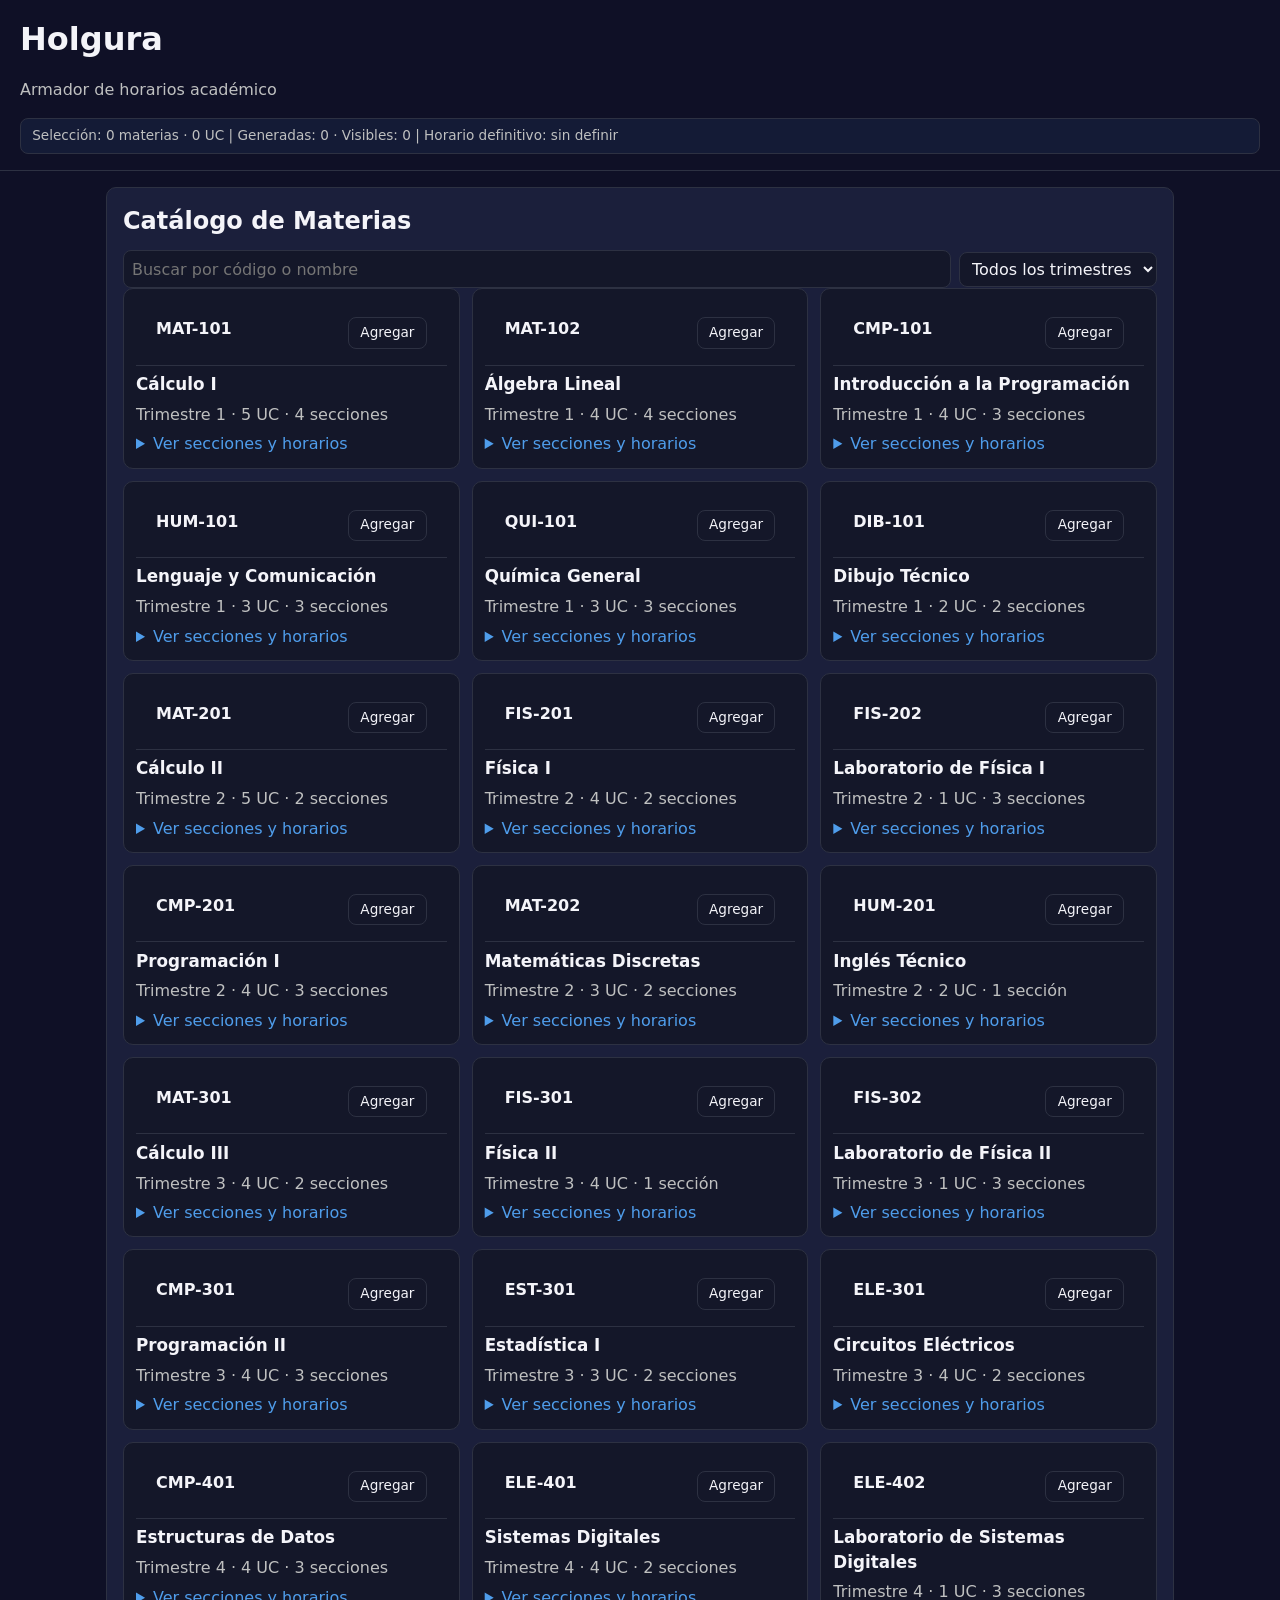
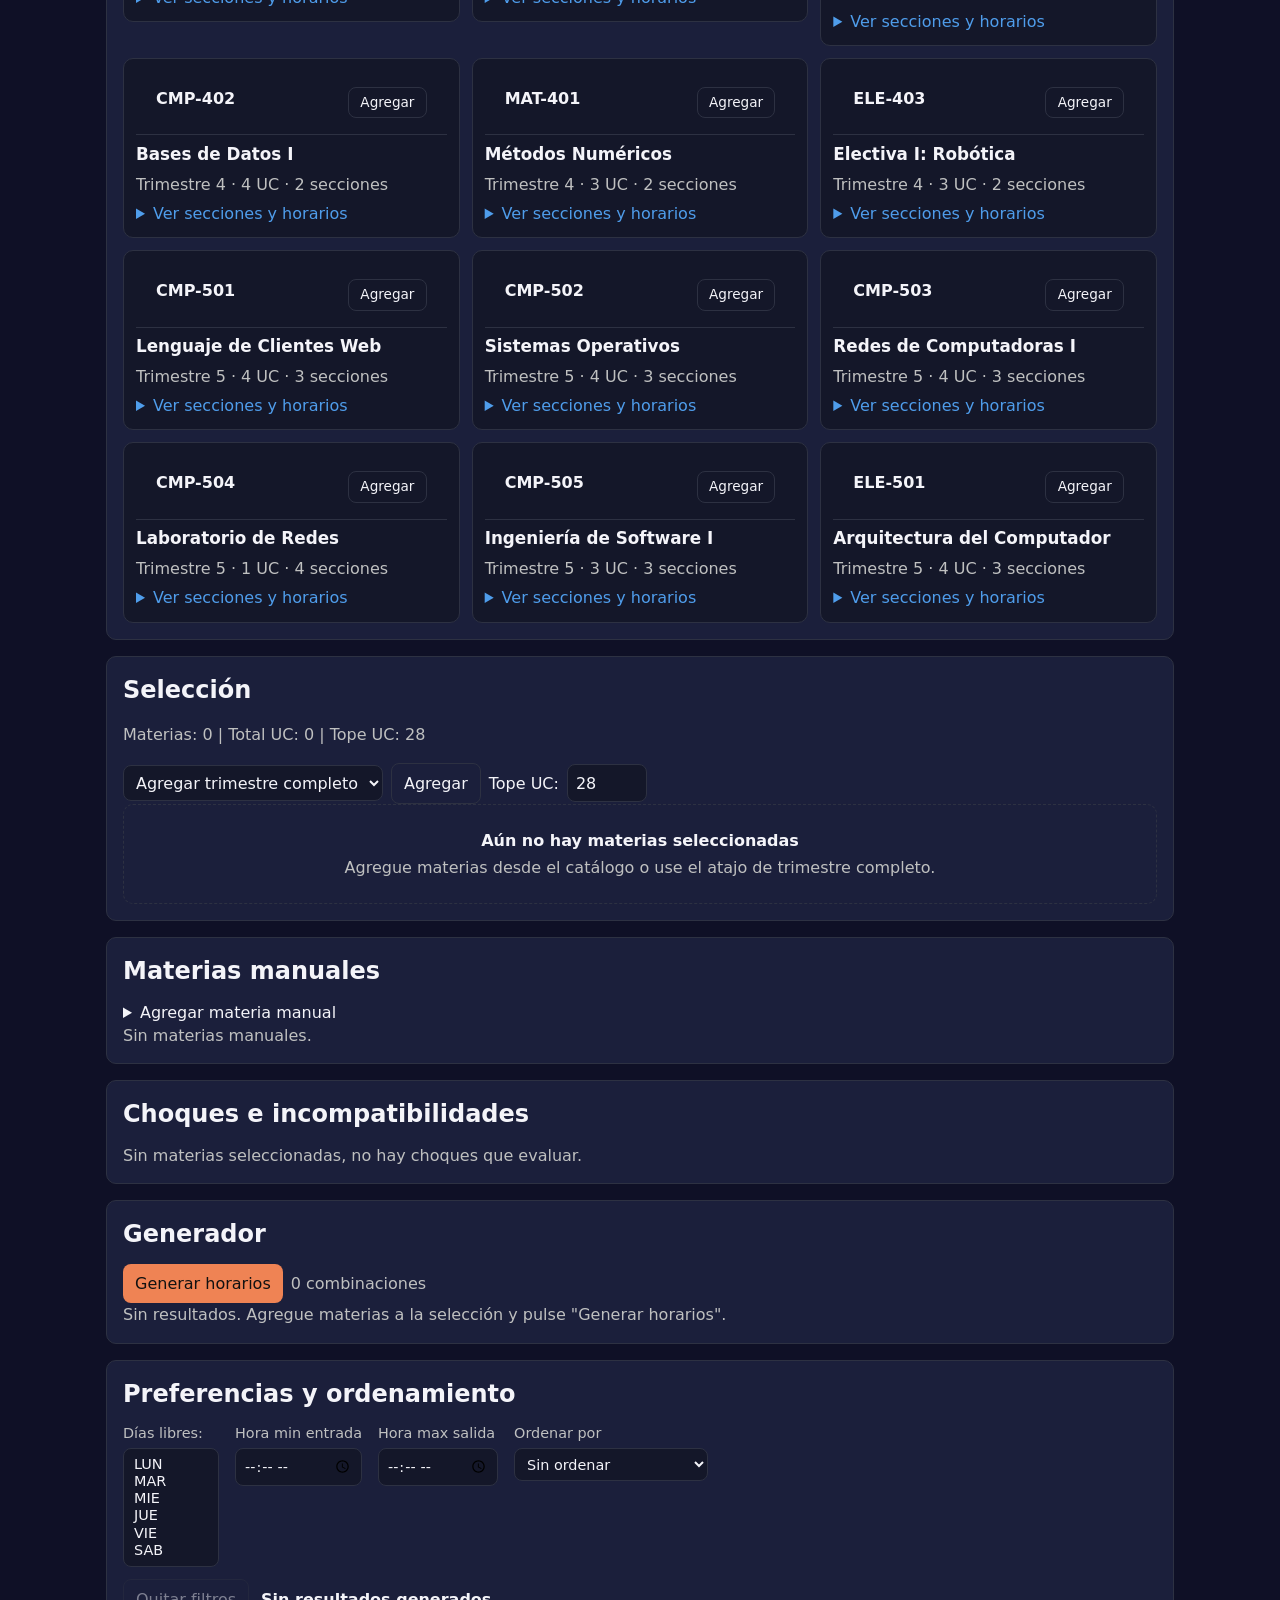
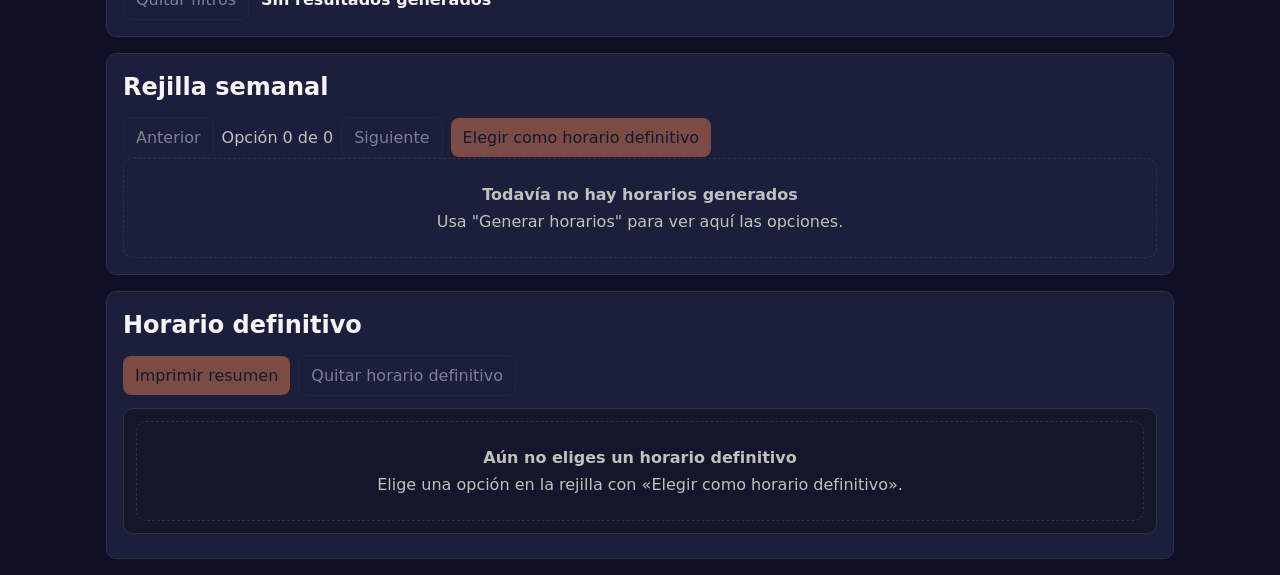
==== commit 342f4f4e: "feat(index): estructura semantica y regiones accesibles (#18) Scripts ya cargan datos antes que js/ " ====
--- a/index.html
+++ b/index.html
@@ -4,21 +4,25 @@
   <meta charset="UTF-8">
   <meta name="viewport" content="width=device-width, initial-scale=1.0">
   <title>Holgura - Armador de Horarios</title>
+  <meta name="description" content="Armador de horarios académicos: elige materias, genera combinaciones sin choques, ordénalas y guarda tu horario definitivo.">
   <link rel="stylesheet" href="css/tokens.css">
   <link rel="stylesheet" href="css/styles.css">
   <link rel="stylesheet" href="css/print.css" media="print">
 </head>
 <body>
+  <noscript>
+    <p class="muted">Holgura necesita JavaScript para funcionar. Actívalo en tu navegador y recarga la página.</p>
+  </noscript>
   <header>
     <h1>Holgura</h1>
-    <p class="muted">Armador de horarios académico </p>
+    <p class="muted">Armador de horarios académico</p>
   </header>
   <main>
     <section id="sec-catalogo">
       <h2>Catálogo de Materias</h2>
       <div class="flex">
-        <input id="busqueda" type="search" placeholder="Buscar por código o nombre">
-        <select id="filtro-trimestre">
+        <input id="busqueda" type="search" placeholder="Buscar por código o nombre" aria-label="Buscar materia por código o nombre">
+        <select id="filtro-trimestre" aria-label="Filtrar catálogo por trimestre">
           <option value="">Todos los trimestres</option>
           <option value="1">Trimestre 1</option>
           <option value="2">Trimestre 2</option>
@@ -32,9 +36,9 @@
 
     <section id="sec-seleccion">
       <h2>Selección</h2>
-      <div class="muted">Materias: <span id="sel-cant">0</span> | Total UC: <span id="sel-uc">0</span> | Tope UC: <span id="sel-tope">28</span></div>
+      <p class="muted">Materias: <span id="sel-cant">0</span> | Total UC: <span id="sel-uc">0</span> | Tope UC: <span id="sel-tope">28</span></p>
       <div class="flex">
-        <select id="sel-trim-completo">
+        <select id="sel-trim-completo" aria-label="Trimestre para agregar completo">
           <option value="">Agregar trimestre completo</option>
           <option value="1">Trimestre 1</option>
           <option value="2">Trimestre 2</option>
@@ -46,7 +50,7 @@
         <label class="flex"><span>Tope UC:</span><input id="tope-uc" type="number" min="1" step="1"></label>
       </div>
       <div id="sel-lista" class="grid"></div>
-      <div id="sel-msg" class="muted"></div>
+      <div id="sel-msg" class="muted" role="status"></div>
     </section>
 
     <section id="sec-manuales">
@@ -57,7 +61,7 @@
           <div class="grid" style="grid-template-columns: repeat(auto-fit,minmax(220px,1fr));">
             <label>Código<input name="codigo" required></label>
             <label>Nombre<input name="nombre" required></label>
-              <label>Trimestre<select name="trimestre" required>
+            <label>Trimestre<select name="trimestre" required>
               <option value="">--</option><option value="1">1</option><option value="2">2</option><option value="3">3</option><option value="4">4</option><option value="5">5</option>
             </select></label>
             <label>UC<input name="uc" type="number" min="1" max="5" step="1" required></label>
@@ -67,7 +71,7 @@
           <div class="flex">
             <button type="button" id="btn-add-seccion" class="secondary">Agregar sección</button>
             <button type="submit">Guardar materia manual</button>
-            <span id="form-manual-msg" class="muted"></span>
+            <span id="form-manual-msg" class="muted" role="status"></span>
           </div>
         </form>
       </details>
@@ -76,16 +80,16 @@
 
     <section id="sec-choques">
       <h2>Choques e incompatibilidades</h2>
-      <div id="choques-info" class="muted"></div>
+      <div id="choques-info" class="muted" aria-live="polite"></div>
     </section>
 
     <section id="sec-generador">
       <h2>Generador</h2>
       <div class="flex">
         <button id="btn-generar">Generar horarios</button>
-        <span class="muted" id="gen-total">0 combinaciones</span>
+        <span class="muted" id="gen-total" aria-live="polite">0 combinaciones</span>
       </div>
-      <div id="gen-msg" class="muted"></div>
+      <div id="gen-msg" class="muted" role="status"></div>
     </section>
 
     <section id="sec-preferencias">
@@ -103,20 +107,20 @@
           <option value="salida-temprana">Salida más temprana</option>
         </select></label>
       </div>
-      <div class="muted" id="pref-contador"></div>
+      <div class="muted" id="pref-contador" aria-live="polite"></div>
     </section>
 
     <section id="sec-rejilla">
       <h2>Rejilla semanal</h2>
       <div class="flex no-print">
         <button id="rej-anterior" class="secondary">Anterior</button>
-        <span class="muted" id="rej-pos">Opción 0 de 0</span>
+        <span class="muted" id="rej-pos" aria-live="polite">Opción 0 de 0</span>
         <button id="rej-siguiente" class="secondary">Siguiente</button>
         <button id="btn-definitivo">Elegir como horario definitivo</button>
       </div>
       <div id="rej-metricas" class="muted"></div>
       <div id="rej-grid" class="rejilla"></div>
-      <div id="rej-detalle" class="card"></div>
+      <div id="rej-detalle" class="card" aria-live="polite"></div>
     </section>
 
     <section id="sec-resumen">
@@ -126,7 +130,7 @@
       </div>
       <div id="res-rejilla"></div>
       <div id="res-tabla" class="card"></div>
-      <div id="res-total" class="muted"></div>
+      <div id="res-total" class="muted" aria-live="polite"></div>
     </section>
   </main>
 
--- a/css/tokens.css
+++ b/css/tokens.css
@@ -1,19 +1,31 @@
 :root {
-   --fondo:          #F7F6F3;
-   --superficie:     #FFFFFF;
-   --texto:          #2C3330;
-   --texto-apagado:  #5E6B64;
-   --acento:         #3F6F63;
-   --borde:          #CBC5B8; 
-   --error:          #9A3B32;  
-   --materia-1: #0d906d;
-   --materia-2: #3d57a9;
-   --materia-3: #cd633c;
-   --materia-4: #d5ab3a;
-   --materia-5: #9d4576;
-   --materia-6: #2ba9c2;  
-   --materia-7: #306324;  
-   --materia-8: #b28fdb;  
+  /* Colores base */
+  --negro:         #111111;
+  --blanco:        #ffffff;
+  --azul-noche:    #0f1026;
+  --azul-oscuro:   #1b1f3b;
+  --azul-profundo: #141729;
+  --gris-oscuro:   #2d3142;
+  --gris-claro:    #bfc0c0;
+  --blanco-hueso:  #f4f4f9;
+
+  /* Colores de acento y estados */
+  --naranja:       #ef8354;
+  --azul:          #4f9deb;
+  --verde:         #3fb984;
+  --verde-oscuro:  #3f6f63;
+  --rojo:          #d64545;
+
+  /* Colores de las materias (rejilla.js usa var(--materia-N)) */
+  --materia-1:     #0d906d;
+  --materia-2:     #3d57a9;
+  --materia-3:     #cd633c;
+  --materia-4:     #d5ab3a;
+  --materia-5:     #9d4576;
+  --materia-6:     #2ba9c2;
+  --materia-7:     #306324;
+  --materia-8:     #b28fdb;
+
+  /* Escala de la rejilla: pixeles por minuto */
+  --rej-px-minuto: 1.4px;
 }
-
-
--- a/css/styles.css
+++ b/css/styles.css
@@ -1,203 +1,643 @@
-:root {
-  --bg: #0f1026;
-  --panel: #1b1f3b;
-  --text: #f4f4f9;
-  --muted: #bfc0c0;
-  --accent: #ef8354;
-  --accent-2: #4f9deb;
-  --border: #2d3142;
-  --error: #d64545;
-  --ok: #3fb984;
-}
-* { box-sizing: border-box; }
-html, body { margin: 0; padding: 0; background: var(--bg); color: var(--text); font-family: system-ui, -apple-system, Segoe UI, Roboto, Ubuntu, Cantarell, Noto Sans, Helvetica, Arial, "Apple Color Emoji", "Segoe UI Emoji"; line-height: 1.45; }
-header { padding: 1rem 1.25rem; border-bottom: 1px solid var(--border); background: linear-gradient(180deg, rgba(79,157,235,0.12), transparent); }
-main { padding: 1rem; display: grid; gap: 1rem; max-width: 1100px; margin: 0 auto; }
-section { background: var(--panel); border: 1px solid var(--border); border-radius: 10px; padding: 1rem; }
-h1,h2,h3 { margin: 0 0 0.75rem 0; }
-button, input, select, textarea { font: inherit; }
-button { background: var(--accent); color: #111; border: none; padding: 0.5rem 0.75rem; border-radius: 8px; cursor: pointer; }
-button.secondary { background: transparent; color: var(--text); border: 1px solid var(--border); }
-button:focus-visible, input:focus-visible, select:focus-visible { outline: 2px solid var(--accent-2); outline-offset: 2px; }
-input, select, textarea { background: #141729; color: var(--text); border: 1px solid var(--border); border-radius: 8px; padding: 0.4rem 0.5rem; }
-.muted { color: var(--muted); }
-.grid { display: grid; gap: 0.75rem; }
-.flex { display: flex; gap: 0.5rem; flex-wrap: wrap; align-items: center; }
-.card { border: 1px solid var(--border); border-radius: 10px; padding: 0.75rem; background: #141729; }
-.error { color: var(--error); }
-.ok { color: var(--ok); }
-
-/* ===========================================================================
-   Fase 2 — Catálogo y selección
-   =========================================================================== */
-#catalogo-lista { grid-template-columns: repeat(auto-fill, minmax(280px, 1fr)); align-items: start; }
-#sel-lista { align-items: start; grid-template-columns: repeat(auto-fill, minmax(340px, 1fr)); }
-
-.cat-card, .sel-card { display: grid; gap: 0.4rem; transition: border-color 0.15s ease, background-color 0.15s ease; }
-.cat-card:hover, .sel-card:hover { border-color: var(--accent-2); }
-.cat-card.seleccionada { border-color: var(--acento); box-shadow: inset 3px 0 0 var(--acento); }
-.cat-cabecera, .sel-card-cabecera { display: flex; justify-content: space-between; align-items: flex-start; gap: 0.5rem; }
-.cat-nombre { margin: 0; font-size: 1.05rem; }
-.codigo { letter-spacing: 0.03em; }
-
-.etiqueta { display: inline-block; margin-left: 0.4rem; padding: 0.05rem 0.5rem; border-radius: 999px; font-size: 0.75rem; border: 1px solid var(--border); color: var(--muted); }
-.etiqueta-manual { border-color: var(--accent); color: var(--accent); }
-.etiqueta-activa { background: var(--acento); border-color: var(--acento); color: #fff; }
-.etiqueta-excluida { border-style: dashed; }
-
-.btn-sel { background: transparent; color: var(--text); border: 1px solid var(--border); padding: 0.3rem 0.7rem; border-radius: 8px; font-size: 0.85rem; transition: background-color 0.15s ease, border-color 0.15s ease; }
-.btn-sel:hover:not(:disabled) { border-color: var(--accent-2); background: rgba(79, 157, 235, 0.15); }
-.btn-sel:focus-visible { outline: 2px solid var(--accent-2); outline-offset: 2px; }
-.btn-sel.activo { background: var(--acento); border-color: var(--acento); color: #fff; }
-.btn-sel.activo:hover:not(:disabled) { background: var(--acento); border-color: #fff; }
-.btn-sel.peligro:hover:not(:disabled) { border-color: var(--error); background: rgba(214, 69, 69, 0.15); }
-.btn-sel:disabled { opacity: 0.45; cursor: not-allowed; }
-
-#busqueda { flex: 1 1 240px; }
-#busqueda:hover, #filtro-trimestre:hover, #sel-trim-completo:hover, #tope-uc:hover { border-color: var(--accent-2); }
-#btn-agregar-trim:hover { border-color: var(--accent-2); background: rgba(79, 157, 235, 0.15); }
-#tope-uc { width: 5rem; }
-
-.cat-detalle summary { cursor: pointer; color: var(--accent-2); border-radius: 6px; padding: 0.15rem 0; }
-.cat-detalle summary:hover { text-decoration: underline; }
-.cat-detalle summary:focus-visible { outline: 2px solid var(--accent-2); outline-offset: 2px; }
-.cat-secciones, .sel-secciones, .sel-sesiones { list-style: none; margin: 0; padding: 0; display: grid; gap: 0.5rem; }
-.cat-secciones { margin-top: 0.5rem; }
-.sel-sesiones { gap: 0.1rem; font-size: 0.85rem; color: var(--muted); }
-.cat-seccion { padding: 0.4rem 0.5rem; border: 1px solid var(--border); border-radius: 8px; }
-
-.sel-seccion { display: flex; justify-content: space-between; gap: 0.5rem; padding: 0.5rem; border: 1px solid var(--border); border-radius: 8px; }
-.sel-seccion.fijada { border-color: var(--acento); background: rgba(63, 111, 99, 0.25); }
-.sel-seccion.excluida { opacity: 0.65; border-style: dashed; }
-.sel-seccion.excluida .sel-seccion-titulo strong { text-decoration: line-through; }
-.sel-seccion-acciones { display: flex; flex-direction: column; gap: 0.3rem; }
-.sel-pista { margin: 0; font-size: 0.9rem; }
-.sel-cambiar { justify-self: start; }
-
-.sel-msg:empty { display: none; }
-.sel-msg { margin-top: 0.75rem; padding: 0.5rem 0.75rem; border-radius: 8px; border: 1px solid var(--border); }
-.sel-msg.error { border-color: var(--error); }
-.sel-msg.ok { border-color: var(--ok); }
-
-.estado-vacio { grid-column: 1 / -1; text-align: center; padding: 1.5rem 1rem; border: 1px dashed var(--border); border-radius: 10px; }
-.estado-vacio p { margin: 0.25rem 0 0; }
-
-/* ===========================================================================
-   Fase 5 — Rejilla semanal
-   =========================================================================== */
-.rej-metrica { display: inline-flex; flex-direction: column; margin: 0.5rem 1.25rem 0.5rem 0; }
-.rej-metrica-titulo { font-size: 0.8rem; color: var(--muted); }
-.rej-metrica strong { color: var(--text); font-size: 1.05rem; }
-
-/* Los ítems de la rejilla general de main no deben crecer al ancho mínimo de la rejilla semanal. */
-#sec-rejilla, #sec-resumen { min-width: 0; }
-.rej-scroll { overflow-x: auto; overflow-y: hidden; border: 1px solid var(--border); border-radius: 10px; scrollbar-width: thin; scrollbar-color: var(--border) transparent; }
-.rejilla-grid { display: grid; min-width: 48rem; background: var(--panel); animation: rej-entrada 0.3s ease; }
-.rej-dia { padding: 0.4rem 0.25rem; text-align: center; font-weight: 600; color: var(--text); border-bottom: 1px solid var(--border); background: var(--panel); }
-.rej-esquina { border-bottom: 1px solid var(--border); position: sticky; left: 0; background: var(--panel); z-index: 2; }
-.rej-hora { position: sticky; left: 0; z-index: 2; background: var(--panel); padding: 0 0.4rem; font-size: 0.75rem; line-height: 1; color: var(--muted); text-align: right; align-self: start; padding-top: 2px; }
-.rej-hora.final { align-self: end; padding-top: 0; }
-.rej-guia { border-top: 1px solid var(--border); pointer-events: none; z-index: 0; }
-
-.rej-sesion { display: flex; flex-direction: column; gap: 0.1rem; margin: 1px 2px; padding: 0.25rem 0.4rem; overflow: hidden; text-align: left; font-size: 0.78rem; line-height: 1.2; color: var(--text); border: 1px solid var(--border); border-left: 4px solid var(--rej-color); border-radius: 6px; background: color-mix(in srgb, var(--rej-color) 25%, var(--panel)); z-index: 1; transition: transform 0.15s ease, border-color 0.15s ease, box-shadow 0.15s ease; }
-.rej-sesion span { color: var(--muted); }
-button.rej-sesion { cursor: pointer; }
-button.rej-sesion:hover { border-color: var(--accent-2); border-left-color: var(--rej-color); transform: translateY(-1px); }
-button.rej-sesion:focus-visible { outline: 2px solid var(--accent-2); outline-offset: 1px; }
-.rej-sesion.activa { border-color: var(--text); border-left-color: var(--rej-color); box-shadow: 0 0 0 2px var(--accent-2); }
-
-#rej-detalle { margin-top: 0.75rem; max-height: 0; padding-block: 0; border-width: 0; overflow: hidden; opacity: 0; visibility: hidden; transform: translateY(-6px); transition: opacity 0.25s ease, transform 0.25s ease, max-height 0.25s ease, padding 0.25s ease, visibility 0s linear 0.25s; }
-#rej-detalle.abierto { max-height: 30rem; padding-block: 0.75rem; border-width: 1px; opacity: 1; visibility: visible; transform: none; transition-delay: 0s; }
-#rej-detalle h3 { font-size: 1.05rem; }
-.rej-detalle-datos { display: grid; grid-template-columns: max-content 1fr; gap: 0.2rem 0.75rem; margin: 0 0 0.75rem; }
-.rej-detalle-datos dt { color: var(--muted); }
-.rej-detalle-datos dd { margin: 0; }
-
-#rej-anterior, #rej-siguiente { transition: background-color 0.15s ease, border-color 0.15s ease; }
-#rej-anterior:hover:not(:disabled), #rej-siguiente:hover:not(:disabled) { border-color: var(--accent-2); background: rgba(79, 157, 235, 0.15); }
-#btn-definitivo { transition: filter 0.15s ease; }
-#btn-definitivo:hover:not(:disabled) { filter: brightness(1.1); }
-#rej-anterior:disabled, #rej-siguiente:disabled, #btn-definitivo:disabled { opacity: 0.45; cursor: not-allowed; }
-
-@keyframes rej-entrada { from { opacity: 0; transform: translateX(8px); } to { opacity: 1; transform: none; } }
-@media (prefers-reduced-motion: reduce) {
-  .rejilla-grid { animation: none; }
-  .rej-sesion, #rej-detalle, #rej-anterior, #rej-siguiente, #btn-definitivo { transition: none; }
-  button.rej-sesion:hover { transform: none; }
-}
-
-/* ===========================================================================
-   Fase 5 — Resumen y horario definitivo
-   =========================================================================== */
-:root { --rej-px-minuto: 1.4px; }
-#sec-resumen h2:focus { outline: none; }
-#sec-resumen h2:focus-visible { outline: 2px solid var(--accent-2); outline-offset: 4px; border-radius: 4px; }
-#btn-imprimir, #btn-quitar-definitivo { transition: background-color 0.15s ease, border-color 0.15s ease, filter 0.15s ease; }
-#btn-imprimir:hover:not(:disabled) { filter: brightness(1.1); }
-#btn-quitar-definitivo:hover:not(:disabled) { border-color: var(--error); background: rgba(214, 69, 69, 0.15); }
-#btn-imprimir:disabled, #btn-quitar-definitivo:disabled { opacity: 0.45; cursor: not-allowed; }
-#btn-definitivo.activo { background: transparent; color: var(--ok); border: 1px solid var(--ok); opacity: 1; cursor: default; }
-
-.res-mensaje:empty { display: none; }
-.res-mensaje { margin-top: 0.75rem; padding: 0.5rem 0.75rem; border-radius: 8px; border: 1px solid var(--border); }
-.res-mensaje.ok { border-color: var(--ok); }
-.res-mensaje.error { border-color: var(--error); }
-
-#res-rejilla { margin-top: 0.75rem; }
-#res-tabla { margin-top: 0.75rem; overflow-x: auto; }
-#res-total { margin-top: 0.5rem; font-weight: 600; }
-.res-tabla { width: 100%; border-collapse: collapse; font-size: 0.9rem; }
-.res-tabla caption { text-align: left; padding-bottom: 0.5rem; color: var(--muted); }
-.res-tabla th, .res-tabla td { padding: 0.45rem 0.6rem; border-bottom: 1px solid var(--border); text-align: left; vertical-align: top; }
-.res-tabla thead th { color: var(--muted); font-weight: 600; font-size: 0.8rem; }
-.res-tabla tbody tr:nth-child(even) { background: rgba(255, 255, 255, 0.03); }
-.res-tabla tbody tr:hover { background: rgba(79, 157, 235, 0.1); }
-.res-tabla tfoot th, .res-tabla tfoot td { border-top: 1px solid var(--border); border-bottom: none; font-weight: 700; }
-.res-tabla .res-num { text-align: right; white-space: nowrap; }
-.res-codigo { white-space: nowrap; }
-.res-lista { list-style: none; margin: 0; padding: 0; }
-.res-muestra { display: inline-block; width: 0.9rem; height: 0.9rem; margin-right: 0.5rem; vertical-align: -0.1rem; border-radius: 3px; border-left: 4px solid var(--rej-color); background: color-mix(in srgb, var(--rej-color) 25%, var(--panel)); }
-
-/* ===========================================================================
-   Fase 4 — Preferencias y ordenamiento
-   =========================================================================== */
-#sec-preferencias { min-width: 0; }
-#sec-preferencias .flex { align-items: flex-start; gap: 0.75rem 1rem; }
-#sec-preferencias label { display: flex; flex-direction: column; gap: 0.25rem; font-size: 0.9rem; color: var(--muted); }
-#sec-preferencias select, #sec-preferencias input { color: var(--text); min-width: 0; }
-#pref-dias { min-width: 6rem; scrollbar-width: thin; scrollbar-color: var(--border) transparent; }
-#pref-limpiar { margin-top: 0.75rem; transition: background-color 0.15s ease, border-color 0.15s ease; }
-#pref-limpiar:hover:not(:disabled) { border-color: var(--accent-2); background: rgba(79, 157, 235, 0.15); }
-#pref-limpiar:disabled { opacity: 0.45; cursor: not-allowed; }
-#pref-contador { display: inline-block; margin: 0.75rem 0 0 0.75rem; font-weight: 600; color: var(--text); }
-#pref-mensaje:empty { display: none; }
-#pref-mensaje { margin-top: 0.5rem; padding: 0.5rem 0.75rem; border-radius: 8px; border: 1px solid var(--error); }
-#sec-preferencias [aria-invalid="true"] { border-color: var(--error); }
-@media (max-width: 480px) {
-  #sec-preferencias .flex > label { flex: 1 1 100%; }
-  #pref-dias { width: 100%; }
-  #sec-preferencias input, #sec-preferencias select { width: 100%; }
-}
-
-/* ===========================================================================
-   Fase 6 — Punto de entrada y coordinación
-   =========================================================================== */
+/* General */
+* {
+  box-sizing: border-box;
+}
+
+body {
+  margin: 0;
+  background: var(--azul-noche);
+  color: var(--blanco-hueso);
+  font-family: system-ui, Roboto, Helvetica, Arial, sans-serif;
+  line-height: 1.45;
+}
+
+header {
+  padding: 1rem 1.25rem;
+  border-bottom: 1px solid var(--gris-oscuro);
+}
+
+main {
+  display: grid;
+  gap: 1rem;
+  max-width: 1100px;
+  margin: 0 auto;
+  padding: 1rem;
+}
+
+section {
+  background: var(--azul-oscuro);
+  border: 1px solid var(--gris-oscuro);
+  border-radius: 10px;
+  padding: 1rem;
+}
+
+h1, h2, h3 {
+  margin: 0 0 0.75rem 0;
+}
+
+button, input, select, textarea {
+  font: inherit;
+}
+
+button {
+  background: var(--naranja);
+  color: var(--negro);
+  border: none;
+  border-radius: 8px;
+  padding: 0.5rem 0.75rem;
+  cursor: pointer;
+}
+
+button.secondary {
+  background: transparent;
+  color: var(--blanco-hueso);
+  border: 1px solid var(--gris-oscuro);
+}
+
+button:hover:not(:disabled) {
+  filter: brightness(1.1);
+}
+
+button.secondary:hover:not(:disabled) {
+  border-color: var(--azul);
+  background: rgba(79, 157, 235, 0.15);
+}
+
+button:disabled {
+  opacity: 0.45;
+  cursor: not-allowed;
+}
+
+input, select, textarea {
+  background: var(--azul-profundo);
+  color: var(--blanco-hueso);
+  border: 1px solid var(--gris-oscuro);
+  border-radius: 8px;
+  padding: 0.4rem 0.5rem;
+}
+
+input:hover, select:hover {
+  border-color: var(--azul);
+}
+
+button:focus-visible, input:focus-visible, select:focus-visible, summary:focus-visible {
+  outline: 2px solid var(--azul);
+  outline-offset: 2px;
+}
+
+.muted {
+  color: var(--gris-claro);
+}
+
+.error {
+  color: var(--rojo);
+}
+
+.ok {
+  color: var(--verde);
+}
+
+.grid {
+  display: grid;
+  gap: 0.75rem;
+}
+
+.flex {
+  display: flex;
+  flex-wrap: wrap;
+  align-items: center;
+  gap: 0.5rem;
+}
+
+.card {
+  background: var(--azul-profundo);
+  border: 1px solid var(--gris-oscuro);
+  border-radius: 10px;
+  padding: 0.75rem;
+}
+
+.estado-vacio {
+  grid-column: 1 / -1;
+  text-align: center;
+  padding: 1.5rem 1rem;
+  border: 1px dashed var(--gris-oscuro);
+  border-radius: 10px;
+}
+
+.estado-vacio p {
+  margin: 0.25rem 0 0;
+}
+
+.etiqueta {
+  display: inline-block;
+  margin-left: 0.4rem;
+  padding: 0.05rem 0.5rem;
+  border: 1px solid var(--gris-oscuro);
+  border-radius: 999px;
+  color: var(--gris-claro);
+  font-size: 0.75rem;
+}
+
+.etiqueta-manual {
+  border-color: var(--naranja);
+  color: var(--naranja);
+}
+
+.etiqueta-activa {
+  background: var(--verde-oscuro);
+  border-color: var(--verde-oscuro);
+  color: var(--blanco);
+}
+
+.etiqueta-excluida {
+  border-style: dashed;
+}
+
+/* Catálogo */
+#busqueda {
+  flex: 1 1 240px;
+}
+
+#catalogo-lista {
+  grid-template-columns: repeat(auto-fill, minmax(280px, 1fr));
+  align-items: start;
+}
+
+.cat-card, .sel-card {
+  display: grid;
+  gap: 0.4rem;
+}
+
+.cat-card:hover, .sel-card:hover {
+  border-color: var(--azul);
+}
+
+.cat-card.seleccionada {
+  border-color: var(--verde-oscuro);
+  box-shadow: inset 3px 0 0 var(--verde-oscuro);
+}
+
+.cat-cabecera, .sel-card-cabecera {
+  display: flex;
+  justify-content: space-between;
+  align-items: flex-start;
+  gap: 0.5rem;
+}
+
+.cat-nombre {
+  margin: 0;
+  font-size: 1.05rem;
+}
+
+.cat-detalle summary {
+  cursor: pointer;
+  color: var(--azul);
+}
+
+.cat-detalle summary:hover {
+  text-decoration: underline;
+}
+
+.cat-secciones, .sel-secciones, .sel-sesiones {
+  display: grid;
+  gap: 0.5rem;
+  margin: 0;
+  padding: 0;
+  list-style: none;
+}
+
+.cat-secciones {
+  margin-top: 0.5rem;
+}
+
+.cat-seccion {
+  padding: 0.4rem 0.5rem;
+  border: 1px solid var(--gris-oscuro);
+  border-radius: 8px;
+}
+
+/* Selección */
+#sel-lista {
+  grid-template-columns: repeat(auto-fill, minmax(340px, 1fr));
+  align-items: start;
+}
+
+#tope-uc {
+  width: 5rem;
+}
+
+.btn-sel {
+  background: transparent;
+  color: var(--blanco-hueso);
+  border: 1px solid var(--gris-oscuro);
+  padding: 0.3rem 0.7rem;
+  font-size: 0.85rem;
+}
+
+.btn-sel:hover:not(:disabled) {
+  border-color: var(--azul);
+  background: rgba(79, 157, 235, 0.15);
+  filter: none;
+}
+
+.btn-sel.activo {
+  background: var(--verde-oscuro);
+  border-color: var(--verde-oscuro);
+  color: var(--blanco);
+}
+
+.btn-sel.peligro:hover:not(:disabled) {
+  border-color: var(--rojo);
+  background: rgba(214, 69, 69, 0.15);
+}
+
+.sel-sesiones {
+  gap: 0.1rem;
+  color: var(--gris-claro);
+  font-size: 0.85rem;
+}
+
+.sel-seccion {
+  display: flex;
+  justify-content: space-between;
+  gap: 0.5rem;
+  padding: 0.5rem;
+  border: 1px solid var(--gris-oscuro);
+  border-radius: 8px;
+}
+
+.sel-seccion.fijada {
+  border-color: var(--verde-oscuro);
+  background: rgba(63, 111, 99, 0.25);
+}
+
+.sel-seccion.excluida {
+  border-style: dashed;
+  opacity: 0.65;
+}
+
+.sel-seccion.excluida strong {
+  text-decoration: line-through;
+}
+
+.sel-seccion-acciones {
+  display: flex;
+  flex-direction: column;
+  gap: 0.3rem;
+}
+
+.sel-pista {
+  margin: 0;
+  font-size: 0.9rem;
+}
+
+.sel-cambiar {
+  justify-self: start;
+}
+
+.sel-msg, .res-mensaje {
+  margin-top: 0.75rem;
+  padding: 0.5rem 0.75rem;
+  border: 1px solid var(--gris-oscuro);
+  border-radius: 8px;
+}
+
+.sel-msg:empty, .res-mensaje:empty {
+  display: none;
+}
+
+.sel-msg.error, .res-mensaje.error {
+  border-color: var(--rojo);
+}
+
+.sel-msg.ok, .res-mensaje.ok {
+  border-color: var(--verde);
+}
+
+/* Materias manuales */
+.err {
+  display: block;
+  margin-top: 0.2rem;
+  font-size: 0.78rem;
+}
+
+.form-manual-error {
+  color: var(--rojo);
+}
+
+#form-manual [aria-invalid="true"] {
+  border-color: var(--rojo);
+}
+
+#manuales-lista .card {
+  display: grid;
+  gap: 0.35rem;
+}
+
+/* Generador */
 .estado-panel {
   margin-top: 0.6rem;
   padding: 0.45rem 0.7rem;
-  border: 1px solid var(--border);
+  border: 1px solid var(--gris-oscuro);
   border-radius: 8px;
   background: rgba(79, 157, 235, 0.08);
-  color: var(--muted);
+  color: var(--gris-claro);
   font-size: 0.85rem;
-  line-height: 1.5;
-}
-.estado-panel[aria-live="polite"] { overflow-wrap: anywhere; }
-.form-manual-error { color: var(--error); }
-.err { display: block; font-size: 0.78rem; margin-top: 0.2rem; }
-#form-manual [aria-invalid="true"] { border-color: var(--error); }
-#manuales-lista .card { display: grid; gap: 0.35rem; }
-#manuales-lista .flex { align-items: center; }
+  overflow-wrap: anywhere;
+}
+
+/* Preferencias */
+#sec-preferencias {
+  min-width: 0;
+}
+
+#sec-preferencias .flex {
+  align-items: flex-start;
+  gap: 0.75rem 1rem;
+}
+
+#sec-preferencias label {
+  display: flex;
+  flex-direction: column;
+  gap: 0.25rem;
+  color: var(--gris-claro);
+  font-size: 0.9rem;
+}
+
+#pref-dias {
+  min-width: 6rem;
+}
+
+#pref-limpiar {
+  margin-top: 0.75rem;
+}
+
+#pref-contador {
+  display: inline-block;
+  margin: 0.75rem 0 0 0.75rem;
+  color: var(--blanco-hueso);
+  font-weight: 600;
+}
+
+#pref-mensaje {
+  margin-top: 0.5rem;
+  padding: 0.5rem 0.75rem;
+  border: 1px solid var(--rojo);
+  border-radius: 8px;
+}
+
+#pref-mensaje:empty {
+  display: none;
+}
+
+#sec-preferencias [aria-invalid="true"] {
+  border-color: var(--rojo);
+}
+
+/* Rejilla semanal */
+#sec-rejilla, #sec-resumen {
+  min-width: 0;
+}
+
+.rej-metrica {
+  display: inline-flex;
+  flex-direction: column;
+  margin: 0.5rem 1.25rem 0.5rem 0;
+}
+
+.rej-metrica-titulo {
+  color: var(--gris-claro);
+  font-size: 0.8rem;
+}
+
+.rej-metrica strong {
+  color: var(--blanco-hueso);
+  font-size: 1.05rem;
+}
+
+.rej-scroll {
+  overflow-x: auto;
+  overflow-y: hidden;
+  border: 1px solid var(--gris-oscuro);
+  border-radius: 10px;
+}
+
+.rejilla-grid {
+  display: grid;
+  min-width: 48rem;
+  background: var(--azul-oscuro);
+}
+
+.rej-dia {
+  padding: 0.4rem 0.25rem;
+  border-bottom: 1px solid var(--gris-oscuro);
+  background: var(--azul-oscuro);
+  text-align: center;
+  font-weight: 600;
+}
+
+.rej-esquina {
+  position: sticky;
+  left: 0;
+  z-index: 2;
+  border-bottom: 1px solid var(--gris-oscuro);
+  background: var(--azul-oscuro);
+}
+
+.rej-hora {
+  position: sticky;
+  left: 0;
+  z-index: 2;
+  align-self: start;
+  padding: 2px 0.4rem 0;
+  background: var(--azul-oscuro);
+  color: var(--gris-claro);
+  font-size: 0.75rem;
+  line-height: 1;
+  text-align: right;
+}
+
+.rej-hora.final {
+  align-self: end;
+  padding-top: 0;
+}
+
+.rej-guia {
+  border-top: 1px solid var(--gris-oscuro);
+  pointer-events: none;
+}
+
+.rej-sesion {
+  display: flex;
+  flex-direction: column;
+  gap: 0.1rem;
+  z-index: 1;
+  margin: 1px 2px;
+  padding: 0.25rem 0.4rem;
+  overflow: hidden;
+  border: 1px solid var(--gris-oscuro);
+  border-left: 4px solid var(--rej-color);
+  border-radius: 6px;
+  background: var(--azul-profundo);
+  color: var(--blanco-hueso);
+  font-size: 0.78rem;
+  line-height: 1.2;
+  text-align: left;
+}
+
+.rej-sesion span {
+  color: var(--gris-claro);
+}
+
+button.rej-sesion:hover {
+  border-color: var(--azul);
+  border-left-color: var(--rej-color);
+  filter: none;
+}
+
+.rej-sesion.activa {
+  border-color: var(--blanco-hueso);
+  border-left-color: var(--rej-color);
+  box-shadow: 0 0 0 2px var(--azul);
+}
+
+#rej-detalle {
+  display: none;
+  margin-top: 0.75rem;
+}
+
+#rej-detalle.abierto {
+  display: block;
+}
+
+#rej-detalle h3 {
+  font-size: 1.05rem;
+}
+
+.rej-detalle-datos {
+  display: grid;
+  grid-template-columns: max-content 1fr;
+  gap: 0.2rem 0.75rem;
+  margin: 0 0 0.75rem;
+}
+
+.rej-detalle-datos dt {
+  color: var(--gris-claro);
+}
+
+.rej-detalle-datos dd {
+  margin: 0;
+}
+
+#btn-definitivo.activo {
+  background: transparent;
+  color: var(--verde);
+  border: 1px solid var(--verde);
+  opacity: 1;
+  cursor: default;
+}
+
+/* Horario definitivo */
+#sec-resumen h2:focus {
+  outline: none;
+}
+
+#sec-resumen h2:focus-visible {
+  outline: 2px solid var(--azul);
+  outline-offset: 4px;
+}
+
+#btn-quitar-definitivo:hover:not(:disabled) {
+  border-color: var(--rojo);
+  background: rgba(214, 69, 69, 0.15);
+}
+
+#res-rejilla {
+  margin-top: 0.75rem;
+}
+
+#res-tabla {
+  margin-top: 0.75rem;
+  overflow-x: auto;
+}
+
+#res-total {
+  margin-top: 0.5rem;
+  font-weight: 600;
+}
+
+.res-tabla {
+  width: 100%;
+  border-collapse: collapse;
+  font-size: 0.9rem;
+}
+
+.res-tabla caption {
+  padding-bottom: 0.5rem;
+  color: var(--gris-claro);
+  text-align: left;
+}
+
+.res-tabla th, .res-tabla td {
+  padding: 0.45rem 0.6rem;
+  border-bottom: 1px solid var(--gris-oscuro);
+  text-align: left;
+  vertical-align: top;
+}
+
+.res-tabla thead th {
+  color: var(--gris-claro);
+  font-size: 0.8rem;
+}
+
+.res-tabla tbody tr:hover {
+  background: rgba(79, 157, 235, 0.1);
+}
+
+.res-tabla tfoot th, .res-tabla tfoot td {
+  border-top: 1px solid var(--gris-oscuro);
+  border-bottom: none;
+  font-weight: 700;
+}
+
+.res-tabla .res-num {
+  text-align: right;
+  white-space: nowrap;
+}
+
+.res-codigo {
+  white-space: nowrap;
+}
+
+.res-lista {
+  margin: 0;
+  padding: 0;
+  list-style: none;
+}
+
+.res-muestra {
+  display: inline-block;
+  width: 0.9rem;
+  height: 0.9rem;
+  margin-right: 0.5rem;
+  vertical-align: -0.1rem;
+  border-radius: 3px;
+  background: var(--rej-color);
+}
+
+/* Pantallas pequeñas */
 @media (max-width: 480px) {
-  .estado-panel { font-size: 0.78rem; }
-}
+  #sec-preferencias .flex > label {
+    flex: 1 1 100%;
+  }
+
+  #pref-dias,
+  #sec-preferencias input,
+  #sec-preferencias select {
+    width: 100%;
+  }
+
+  .estado-panel {
+    font-size: 0.78rem;
+  }
+}
--- a/css/print.css
+++ b/css/print.css
@@ -1,40 +1,171 @@
-@page { size: A4 landscape; margin: 10mm; }
+@page {
+  size: A4 landscape;
+  margin: 10mm;
+}
 
 @media print {
-  * { box-shadow: none !important; animation: none !important; transition: none !important; }
-  html, body { background: #fff; color: #000; font-size: 10pt; }
-  header { display: block; padding: 0 0 4mm; border: none; background: none; }
-  header h1 { margin: 0; font-size: 16pt; color: #000; }
-  header p, nav, .no-print, button, main > section:not(#sec-resumen) { display: none !important; }
-  main { display: block; max-width: 100%; padding: 0; }
-  #sec-resumen { display: block; padding: 0; border: none; background: #fff; }
-  #sec-resumen h2 { font-size: 13pt; color: #000; }
-  .muted, #res-total { color: #000; }
-  #res-total { margin-top: 2mm; }
+  /* Página */
+  * {
+    box-shadow: none !important;
+    animation: none !important;
+    transition: none !important;
+  }
 
-  :root { --rej-px-minuto: 0.7px; }
-  .rej-scroll { overflow: visible; border: none; border-radius: 0; }
-  .rejilla-grid { min-width: 0; background: #fff; }
-  .rej-dia, .rej-esquina, .rej-hora { background: #fff; color: #000; position: static; border-color: #000; }
-  .rej-guia { border-top: 1px solid #ccc; }
-  .rej-sesion { background: #fff; color: #000; border: 1px solid #000; border-left: 4px solid #000; border-radius: 0; padding: 0.5mm 1mm; font-size: 7pt; line-height: 1.1; }
-  .rej-sesion span { color: #000; }
+  html, body {
+    background: var(--blanco);
+    color: var(--negro);
+    font-size: 10pt;
+  }
 
-  /* Trama de borde por slot: sobrevive a la escala de grises. */
-  [data-slot="1"] { border-left: 4px solid #000 !important; }
-  [data-slot="2"] { border-left: 4px dashed #000 !important; }
-  [data-slot="3"] { border-left: 4px dotted #000 !important; }
-  [data-slot="4"] { border-left: 4px double #000 !important; }
-  [data-slot="5"] { border-left: 8px solid #000 !important; }
-  [data-slot="6"] { border-left: 8px dashed #000 !important; }
-  [data-slot="7"] { border-left: 8px dotted #000 !important; }
-  [data-slot="8"] { border-left: 8px double #000 !important; }
+  /* Ocultar controles y secciones que no van en papel */
+  header p, nav, .no-print, button, main > section:not(#sec-resumen) {
+    display: none !important;
+  }
 
-  #res-tabla { break-before: page; margin-top: 0; padding: 0; border: none; background: #fff; overflow: visible; }
-  .res-tabla { font-size: 9pt; }
-  .res-tabla caption { color: #000; font-weight: 700; }
-  .res-tabla th, .res-tabla td, .res-tabla thead th { border: 1px solid #000; color: #000; background: #fff; }
-  .res-tabla thead { display: table-header-group; }
-  .res-tabla tr { break-inside: avoid; }
-  .res-muestra { background: #fff; border-top: 1px solid #000; border-right: 1px solid #000; border-bottom: 1px solid #000; }
+  header {
+    padding: 0 0 4mm;
+    border: none;
+  }
+
+  header h1 {
+    margin: 0;
+    font-size: 16pt;
+    color: var(--negro);
+  }
+
+  main {
+    display: block;
+    max-width: 100%;
+    padding: 0;
+  }
+
+  #sec-resumen {
+    display: block;
+    padding: 0;
+    border: none;
+    background: var(--blanco);
+  }
+
+  #sec-resumen h2 {
+    font-size: 13pt;
+    color: var(--negro);
+  }
+
+  .muted, #res-total {
+    color: var(--negro);
+  }
+
+  #res-total {
+    margin-top: 2mm;
+  }
+
+  /* Rejilla */
+  .rejilla-grid {
+    --rej-px-minuto: 0.7px;
+    min-width: 0;
+    background: var(--blanco);
+  }
+
+  .rej-scroll {
+    overflow: visible;
+    border: none;
+    border-radius: 0;
+  }
+
+  .rej-dia, .rej-esquina, .rej-hora {
+    position: static;
+    background: var(--blanco);
+    color: var(--negro);
+    border-color: var(--negro);
+  }
+
+  .rej-guia {
+    border-top: 1px solid var(--gris-claro);
+  }
+
+  .rej-sesion {
+    padding: 0.5mm 1mm;
+    border: 1px solid var(--negro);
+    border-left: 4px solid var(--negro);
+    border-radius: 0;
+    background: var(--blanco);
+    color: var(--negro);
+    font-size: 7pt;
+    line-height: 1.1;
+  }
+
+  .rej-sesion span {
+    color: var(--negro);
+  }
+
+  /* Trama de borde por slot: sobrevive a la escala de grises */
+  [data-slot="1"] {
+    border-left: 4px solid var(--negro) !important;
+  }
+
+  [data-slot="2"] {
+    border-left: 4px dashed var(--negro) !important;
+  }
+
+  [data-slot="3"] {
+    border-left: 4px dotted var(--negro) !important;
+  }
+
+  [data-slot="4"] {
+    border-left: 4px double var(--negro) !important;
+  }
+
+  [data-slot="5"] {
+    border-left: 8px solid var(--negro) !important;
+  }
+
+  [data-slot="6"] {
+    border-left: 8px dashed var(--negro) !important;
+  }
+
+  [data-slot="7"] {
+    border-left: 8px dotted var(--negro) !important;
+  }
+
+  [data-slot="8"] {
+    border-left: 8px double var(--negro) !important;
+  }
+
+  /* Tabla */
+  #res-tabla {
+    break-before: page;
+    margin-top: 0;
+    padding: 0;
+    border: none;
+    background: var(--blanco);
+    overflow: visible;
+  }
+
+  .res-tabla {
+    font-size: 9pt;
+  }
+
+  .res-tabla caption {
+    color: var(--negro);
+    font-weight: 700;
+  }
+
+  .res-tabla th, .res-tabla td, .res-tabla thead th {
+    border: 1px solid var(--negro);
+    background: var(--blanco);
+    color: var(--negro);
+  }
+
+  .res-tabla thead {
+    display: table-header-group;
+  }
+
+  .res-tabla tr {
+    break-inside: avoid;
+  }
+
+  .res-muestra {
+    border: 1px solid var(--negro);
+    background: var(--blanco);
+  }
 }
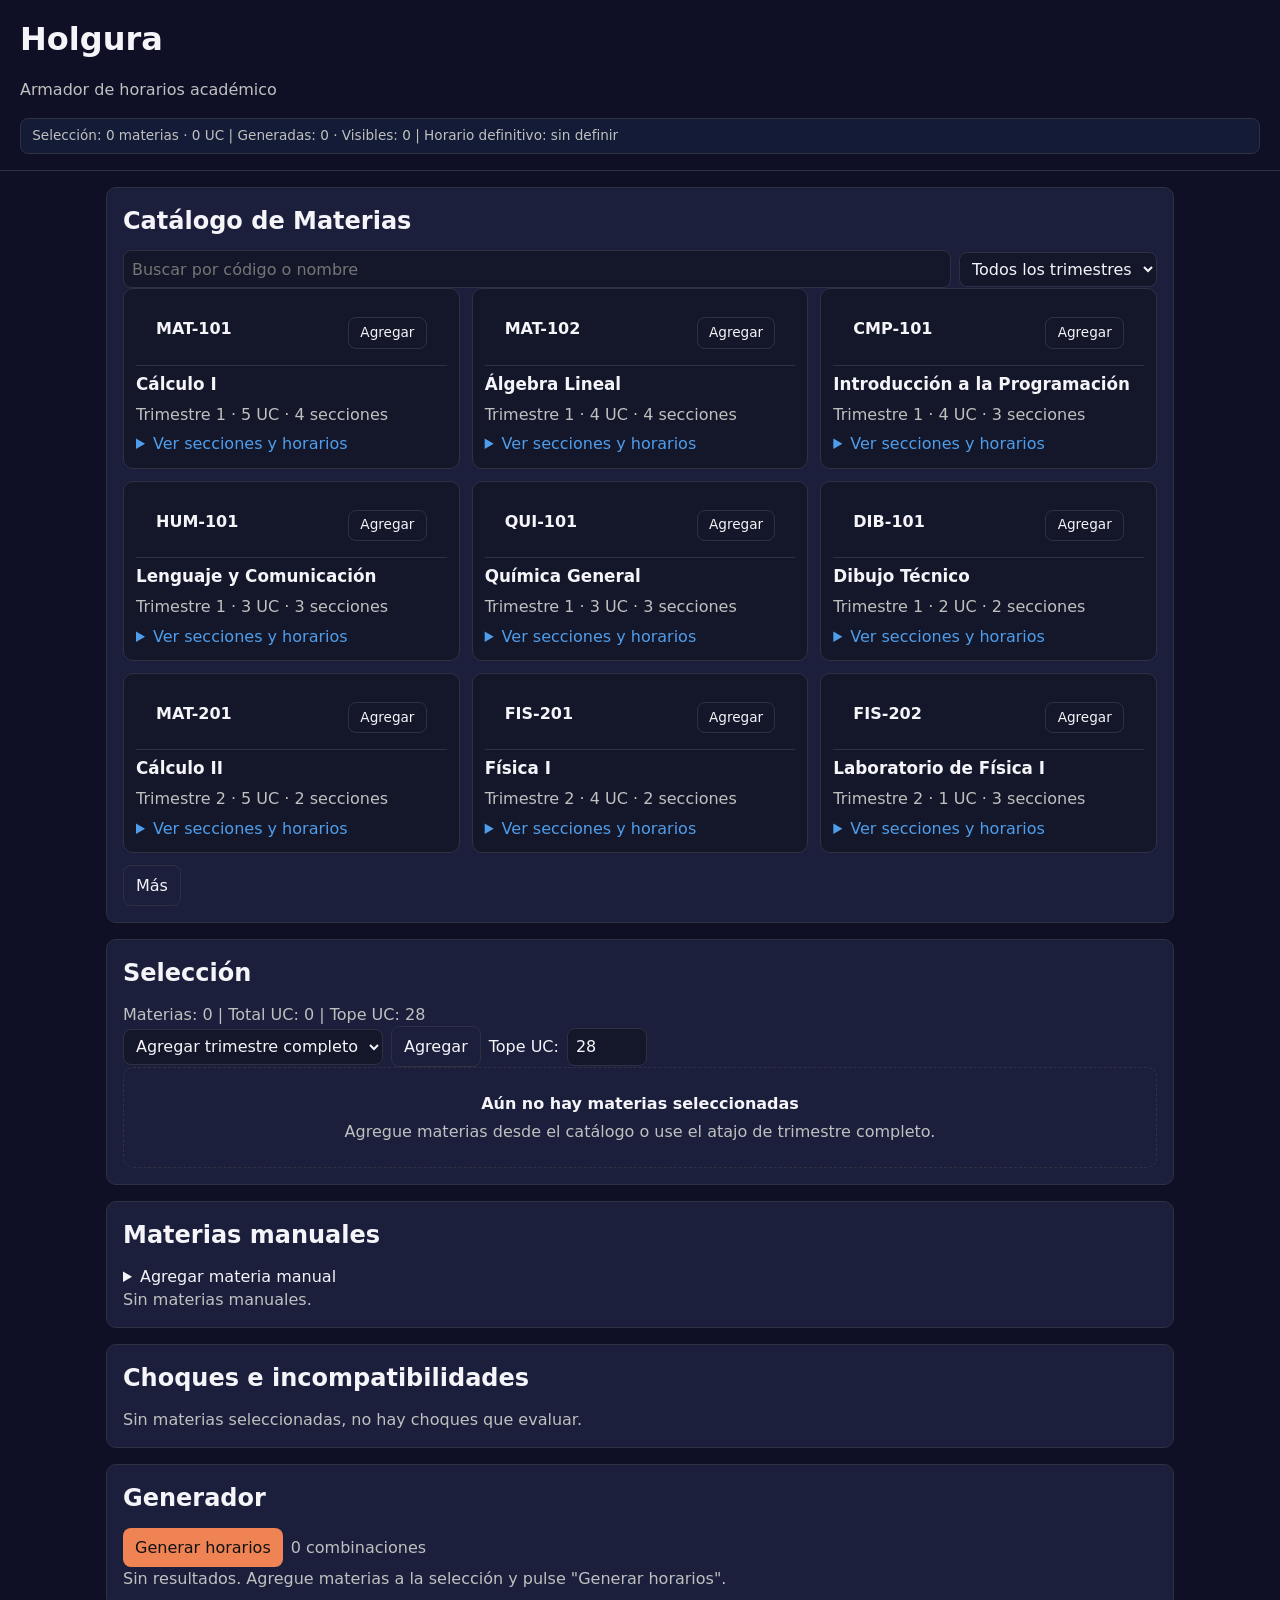
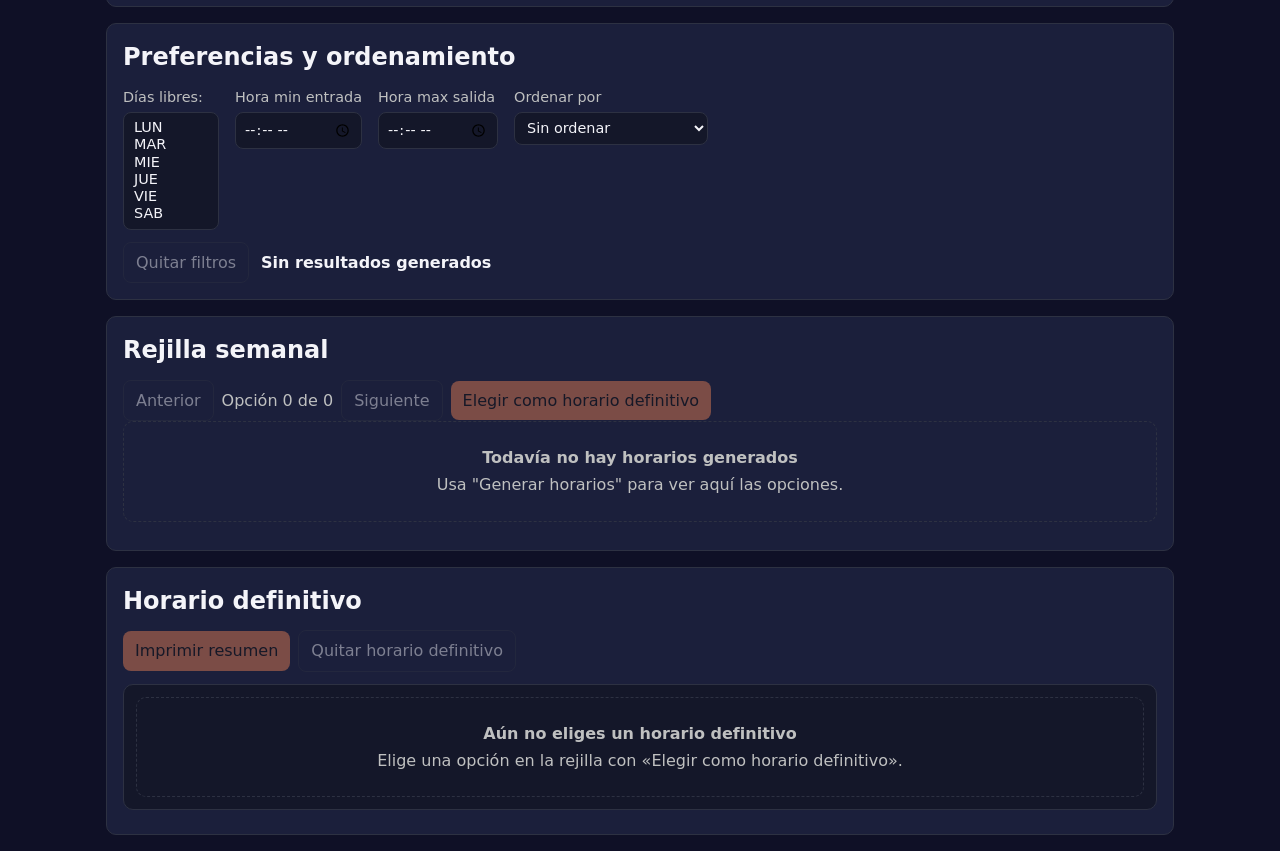
==== commit 806834cb: "arreglos js" ====
--- a/index.html
+++ b/index.html
@@ -4,25 +4,21 @@
   <meta charset="UTF-8">
   <meta name="viewport" content="width=device-width, initial-scale=1.0">
   <title>Holgura - Armador de Horarios</title>
-  <meta name="description" content="Armador de horarios académicos: elige materias, genera combinaciones sin choques, ordénalas y guarda tu horario definitivo.">
   <link rel="stylesheet" href="css/tokens.css">
   <link rel="stylesheet" href="css/styles.css">
   <link rel="stylesheet" href="css/print.css" media="print">
 </head>
 <body>
-  <noscript>
-    <p class="muted">Holgura necesita JavaScript para funcionar. Actívalo en tu navegador y recarga la página.</p>
-  </noscript>
   <header>
     <h1>Holgura</h1>
-    <p class="muted">Armador de horarios académico</p>
+    <p class="muted">Armador de horarios académico </p>
   </header>
   <main>
     <section id="sec-catalogo">
       <h2>Catálogo de Materias</h2>
       <div class="flex">
-        <input id="busqueda" type="search" placeholder="Buscar por código o nombre" aria-label="Buscar materia por código o nombre">
-        <select id="filtro-trimestre" aria-label="Filtrar catálogo por trimestre">
+        <input id="busqueda" type="search" placeholder="Buscar por código o nombre">
+        <select id="filtro-trimestre">
           <option value="">Todos los trimestres</option>
           <option value="1">Trimestre 1</option>
           <option value="2">Trimestre 2</option>
@@ -32,13 +28,14 @@
         </select>
       </div>
       <div id="catalogo-lista" class="grid"></div>
+      <button id="btn-catalogo-mas" type="button" class="secondary" hidden>Más</button>
     </section>
 
     <section id="sec-seleccion">
       <h2>Selección</h2>
-      <p class="muted">Materias: <span id="sel-cant">0</span> | Total UC: <span id="sel-uc">0</span> | Tope UC: <span id="sel-tope">28</span></p>
+      <div class="muted">Materias: <span id="sel-cant">0</span> | Total UC: <span id="sel-uc">0</span> | Tope UC: <span id="sel-tope">28</span></div>
       <div class="flex">
-        <select id="sel-trim-completo" aria-label="Trimestre para agregar completo">
+        <select id="sel-trim-completo">
           <option value="">Agregar trimestre completo</option>
           <option value="1">Trimestre 1</option>
           <option value="2">Trimestre 2</option>
@@ -50,7 +47,7 @@
         <label class="flex"><span>Tope UC:</span><input id="tope-uc" type="number" min="1" step="1"></label>
       </div>
       <div id="sel-lista" class="grid"></div>
-      <div id="sel-msg" class="muted" role="status"></div>
+      <div id="sel-msg" class="muted"></div>
     </section>
 
     <section id="sec-manuales">
@@ -61,7 +58,7 @@
           <div class="grid" style="grid-template-columns: repeat(auto-fit,minmax(220px,1fr));">
             <label>Código<input name="codigo" required></label>
             <label>Nombre<input name="nombre" required></label>
-            <label>Trimestre<select name="trimestre" required>
+              <label>Trimestre<select name="trimestre" required>
               <option value="">--</option><option value="1">1</option><option value="2">2</option><option value="3">3</option><option value="4">4</option><option value="5">5</option>
             </select></label>
             <label>UC<input name="uc" type="number" min="1" max="5" step="1" required></label>
@@ -71,7 +68,7 @@
           <div class="flex">
             <button type="button" id="btn-add-seccion" class="secondary">Agregar sección</button>
             <button type="submit">Guardar materia manual</button>
-            <span id="form-manual-msg" class="muted" role="status"></span>
+            <span id="form-manual-msg" class="muted"></span>
           </div>
         </form>
       </details>
@@ -80,16 +77,16 @@
 
     <section id="sec-choques">
       <h2>Choques e incompatibilidades</h2>
-      <div id="choques-info" class="muted" aria-live="polite"></div>
+      <div id="choques-info" class="muted"></div>
     </section>
 
     <section id="sec-generador">
       <h2>Generador</h2>
       <div class="flex">
         <button id="btn-generar">Generar horarios</button>
-        <span class="muted" id="gen-total" aria-live="polite">0 combinaciones</span>
+        <span class="muted" id="gen-total">0 combinaciones</span>
       </div>
-      <div id="gen-msg" class="muted" role="status"></div>
+      <div id="gen-msg" class="muted"></div>
     </section>
 
     <section id="sec-preferencias">
@@ -107,20 +104,20 @@
           <option value="salida-temprana">Salida más temprana</option>
         </select></label>
       </div>
-      <div class="muted" id="pref-contador" aria-live="polite"></div>
+      <div class="muted" id="pref-contador"></div>
     </section>
 
     <section id="sec-rejilla">
       <h2>Rejilla semanal</h2>
       <div class="flex no-print">
         <button id="rej-anterior" class="secondary">Anterior</button>
-        <span class="muted" id="rej-pos" aria-live="polite">Opción 0 de 0</span>
+        <span class="muted" id="rej-pos">Opción 0 de 0</span>
         <button id="rej-siguiente" class="secondary">Siguiente</button>
         <button id="btn-definitivo">Elegir como horario definitivo</button>
       </div>
       <div id="rej-metricas" class="muted"></div>
       <div id="rej-grid" class="rejilla"></div>
-      <div id="rej-detalle" class="card" aria-live="polite"></div>
+      <div id="rej-detalle" class="card"></div>
     </section>
 
     <section id="sec-resumen">
@@ -130,7 +127,7 @@
       </div>
       <div id="res-rejilla"></div>
       <div id="res-tabla" class="card"></div>
-      <div id="res-total" class="muted" aria-live="polite"></div>
+      <div id="res-total" class="muted"></div>
     </section>
   </main>
 
--- a/css/styles.css
+++ b/css/styles.css
@@ -163,6 +163,10 @@
   align-items: start;
 }
 
+#btn-catalogo-mas {
+  margin-top: 0.75rem;
+}
+
 .cat-card, .sel-card {
   display: grid;
   gap: 0.4rem;
@@ -422,10 +426,22 @@
   border-radius: 10px;
 }
 
+/* Aparece con animación al cambiar de resultado */
 .rejilla-grid {
   display: grid;
   min-width: 48rem;
   background: var(--azul-oscuro);
+  animation: aparecer 0.3s ease;
+}
+
+@keyframes aparecer {
+  from {
+    opacity: 0;
+  }
+
+  to {
+    opacity: 1;
+  }
 }
 
 .rej-dia {
@@ -501,13 +517,35 @@
   box-shadow: 0 0 0 2px var(--azul);
 }
 
+/* Detalle: abre y cierra con transición */
 #rej-detalle {
-  display: none;
   margin-top: 0.75rem;
+  max-height: 0;
+  padding-top: 0;
+  padding-bottom: 0;
+  border-width: 0;
+  overflow: hidden;
+  opacity: 0;
+  transition: max-height 0.25s ease, opacity 0.25s ease, padding 0.25s ease;
 }
 
 #rej-detalle.abierto {
-  display: block;
+  max-height: 30rem;
+  padding-top: 0.75rem;
+  padding-bottom: 0.75rem;
+  border-width: 1px;
+  opacity: 1;
+}
+
+/* Sin animaciones si el sistema lo pide */
+@media (prefers-reduced-motion: reduce) {
+  .rejilla-grid {
+    animation: none;
+  }
+
+  #rej-detalle {
+    transition: none;
+  }
 }
 
 #rej-detalle h3 {
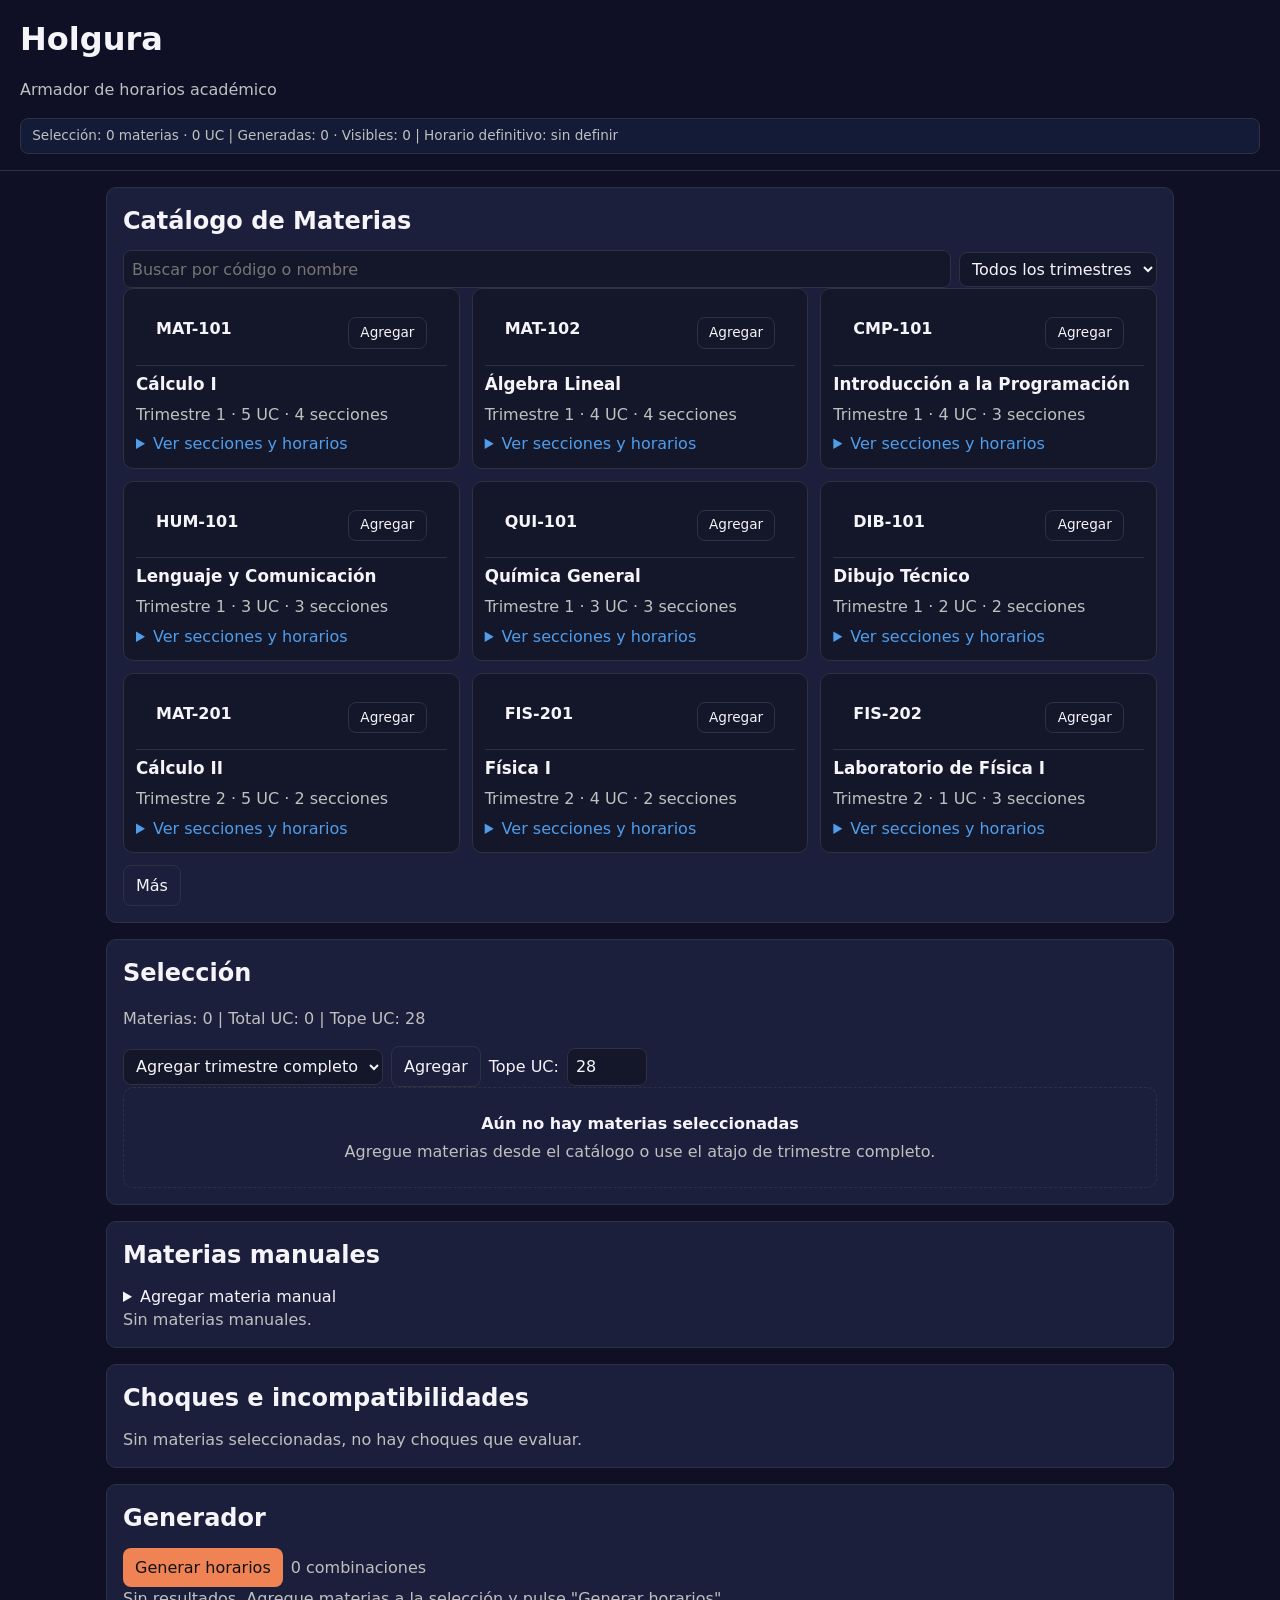
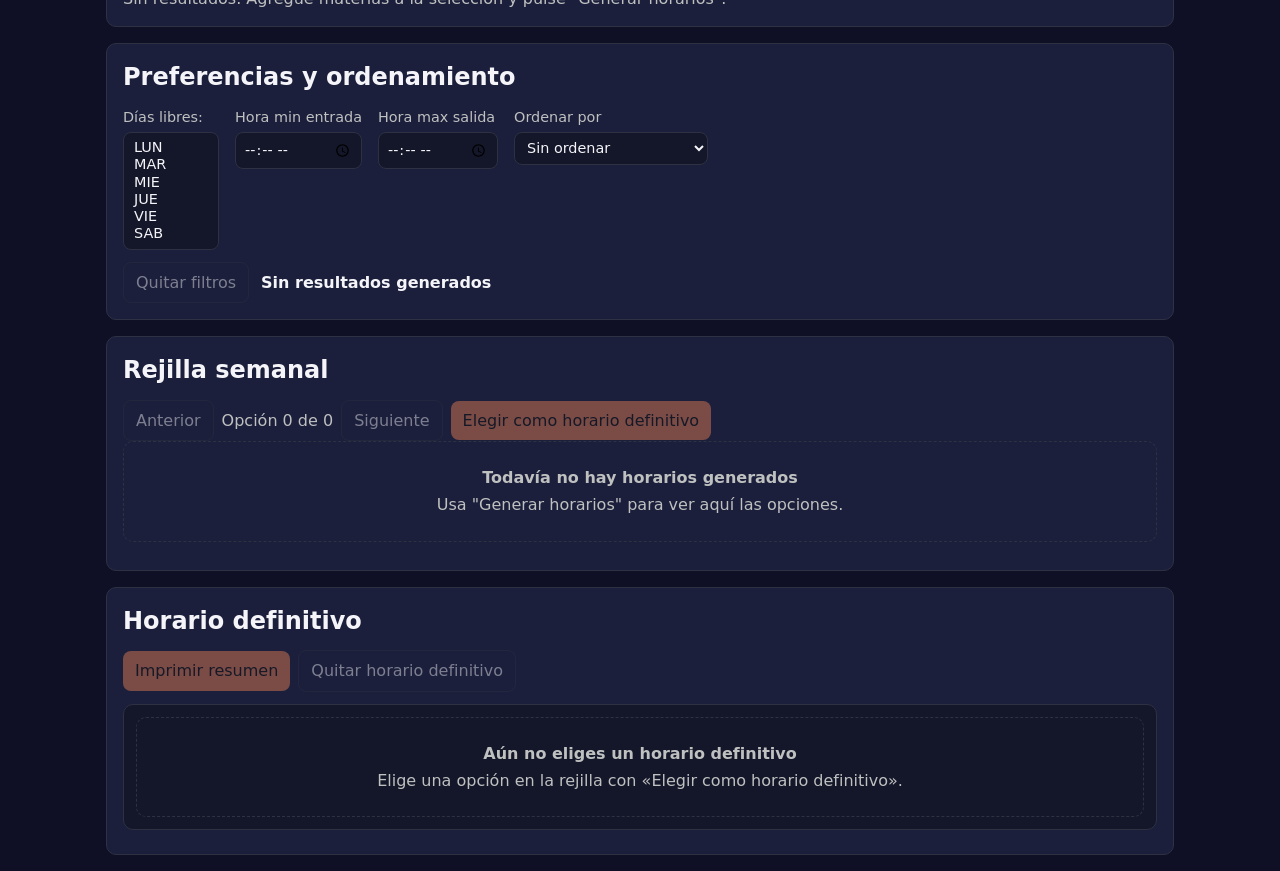
==== commit 68e46545: "Merge branch 'main' of https://github.com/sebals1104/Clientes-web-proyectos into fix/foco-y-seccione" ====
--- a/index.html
+++ b/index.html
@@ -4,21 +4,25 @@
   <meta charset="UTF-8">
   <meta name="viewport" content="width=device-width, initial-scale=1.0">
   <title>Holgura - Armador de Horarios</title>
+  <meta name="description" content="Armador de horarios académicos: elige materias, genera combinaciones sin choques, ordénalas y guarda tu horario definitivo.">
   <link rel="stylesheet" href="css/tokens.css">
   <link rel="stylesheet" href="css/styles.css">
   <link rel="stylesheet" href="css/print.css" media="print">
 </head>
 <body>
+  <noscript>
+    <p class="muted">Holgura necesita JavaScript para funcionar. Actívalo en tu navegador y recarga la página.</p>
+  </noscript>
   <header>
     <h1>Holgura</h1>
-    <p class="muted">Armador de horarios académico </p>
+    <p class="muted">Armador de horarios académico</p>
   </header>
   <main>
     <section id="sec-catalogo">
       <h2>Catálogo de Materias</h2>
       <div class="flex">
-        <input id="busqueda" type="search" placeholder="Buscar por código o nombre">
-        <select id="filtro-trimestre">
+        <input id="busqueda" type="search" placeholder="Buscar por código o nombre" aria-label="Buscar materia por código o nombre">
+        <select id="filtro-trimestre" aria-label="Filtrar catálogo por trimestre">
           <option value="">Todos los trimestres</option>
           <option value="1">Trimestre 1</option>
           <option value="2">Trimestre 2</option>
@@ -33,9 +37,9 @@
 
     <section id="sec-seleccion">
       <h2>Selección</h2>
-      <div class="muted">Materias: <span id="sel-cant">0</span> | Total UC: <span id="sel-uc">0</span> | Tope UC: <span id="sel-tope">28</span></div>
+      <p class="muted">Materias: <span id="sel-cant">0</span> | Total UC: <span id="sel-uc">0</span> | Tope UC: <span id="sel-tope">28</span></p>
       <div class="flex">
-        <select id="sel-trim-completo">
+        <select id="sel-trim-completo" aria-label="Trimestre para agregar completo">
           <option value="">Agregar trimestre completo</option>
           <option value="1">Trimestre 1</option>
           <option value="2">Trimestre 2</option>
@@ -47,7 +51,7 @@
         <label class="flex"><span>Tope UC:</span><input id="tope-uc" type="number" min="1" step="1"></label>
       </div>
       <div id="sel-lista" class="grid"></div>
-      <div id="sel-msg" class="muted"></div>
+      <div id="sel-msg" class="muted" role="status"></div>
     </section>
 
     <section id="sec-manuales">
@@ -58,7 +62,7 @@
           <div class="grid" style="grid-template-columns: repeat(auto-fit,minmax(220px,1fr));">
             <label>Código<input name="codigo" required></label>
             <label>Nombre<input name="nombre" required></label>
-              <label>Trimestre<select name="trimestre" required>
+            <label>Trimestre<select name="trimestre" required>
               <option value="">--</option><option value="1">1</option><option value="2">2</option><option value="3">3</option><option value="4">4</option><option value="5">5</option>
             </select></label>
             <label>UC<input name="uc" type="number" min="1" max="5" step="1" required></label>
@@ -68,7 +72,7 @@
           <div class="flex">
             <button type="button" id="btn-add-seccion" class="secondary">Agregar sección</button>
             <button type="submit">Guardar materia manual</button>
-            <span id="form-manual-msg" class="muted"></span>
+            <span id="form-manual-msg" class="muted" role="status"></span>
           </div>
         </form>
       </details>
@@ -77,16 +81,16 @@
 
     <section id="sec-choques">
       <h2>Choques e incompatibilidades</h2>
-      <div id="choques-info" class="muted"></div>
+      <div id="choques-info" class="muted" aria-live="polite"></div>
     </section>
 
     <section id="sec-generador">
       <h2>Generador</h2>
       <div class="flex">
         <button id="btn-generar">Generar horarios</button>
-        <span class="muted" id="gen-total">0 combinaciones</span>
+        <span class="muted" id="gen-total" aria-live="polite">0 combinaciones</span>
       </div>
-      <div id="gen-msg" class="muted"></div>
+      <div id="gen-msg" class="muted" role="status"></div>
     </section>
 
     <section id="sec-preferencias">
@@ -104,20 +108,20 @@
           <option value="salida-temprana">Salida más temprana</option>
         </select></label>
       </div>
-      <div class="muted" id="pref-contador"></div>
+      <div class="muted" id="pref-contador" aria-live="polite"></div>
     </section>
 
     <section id="sec-rejilla">
       <h2>Rejilla semanal</h2>
       <div class="flex no-print">
         <button id="rej-anterior" class="secondary">Anterior</button>
-        <span class="muted" id="rej-pos">Opción 0 de 0</span>
+        <span class="muted" id="rej-pos" aria-live="polite">Opción 0 de 0</span>
         <button id="rej-siguiente" class="secondary">Siguiente</button>
         <button id="btn-definitivo">Elegir como horario definitivo</button>
       </div>
       <div id="rej-metricas" class="muted"></div>
       <div id="rej-grid" class="rejilla"></div>
-      <div id="rej-detalle" class="card"></div>
+      <div id="rej-detalle" class="card" aria-live="polite"></div>
     </section>
 
     <section id="sec-resumen">
@@ -127,7 +131,7 @@
       </div>
       <div id="res-rejilla"></div>
       <div id="res-tabla" class="card"></div>
-      <div id="res-total" class="muted"></div>
+      <div id="res-total" class="muted" aria-live="polite"></div>
     </section>
   </main>
 
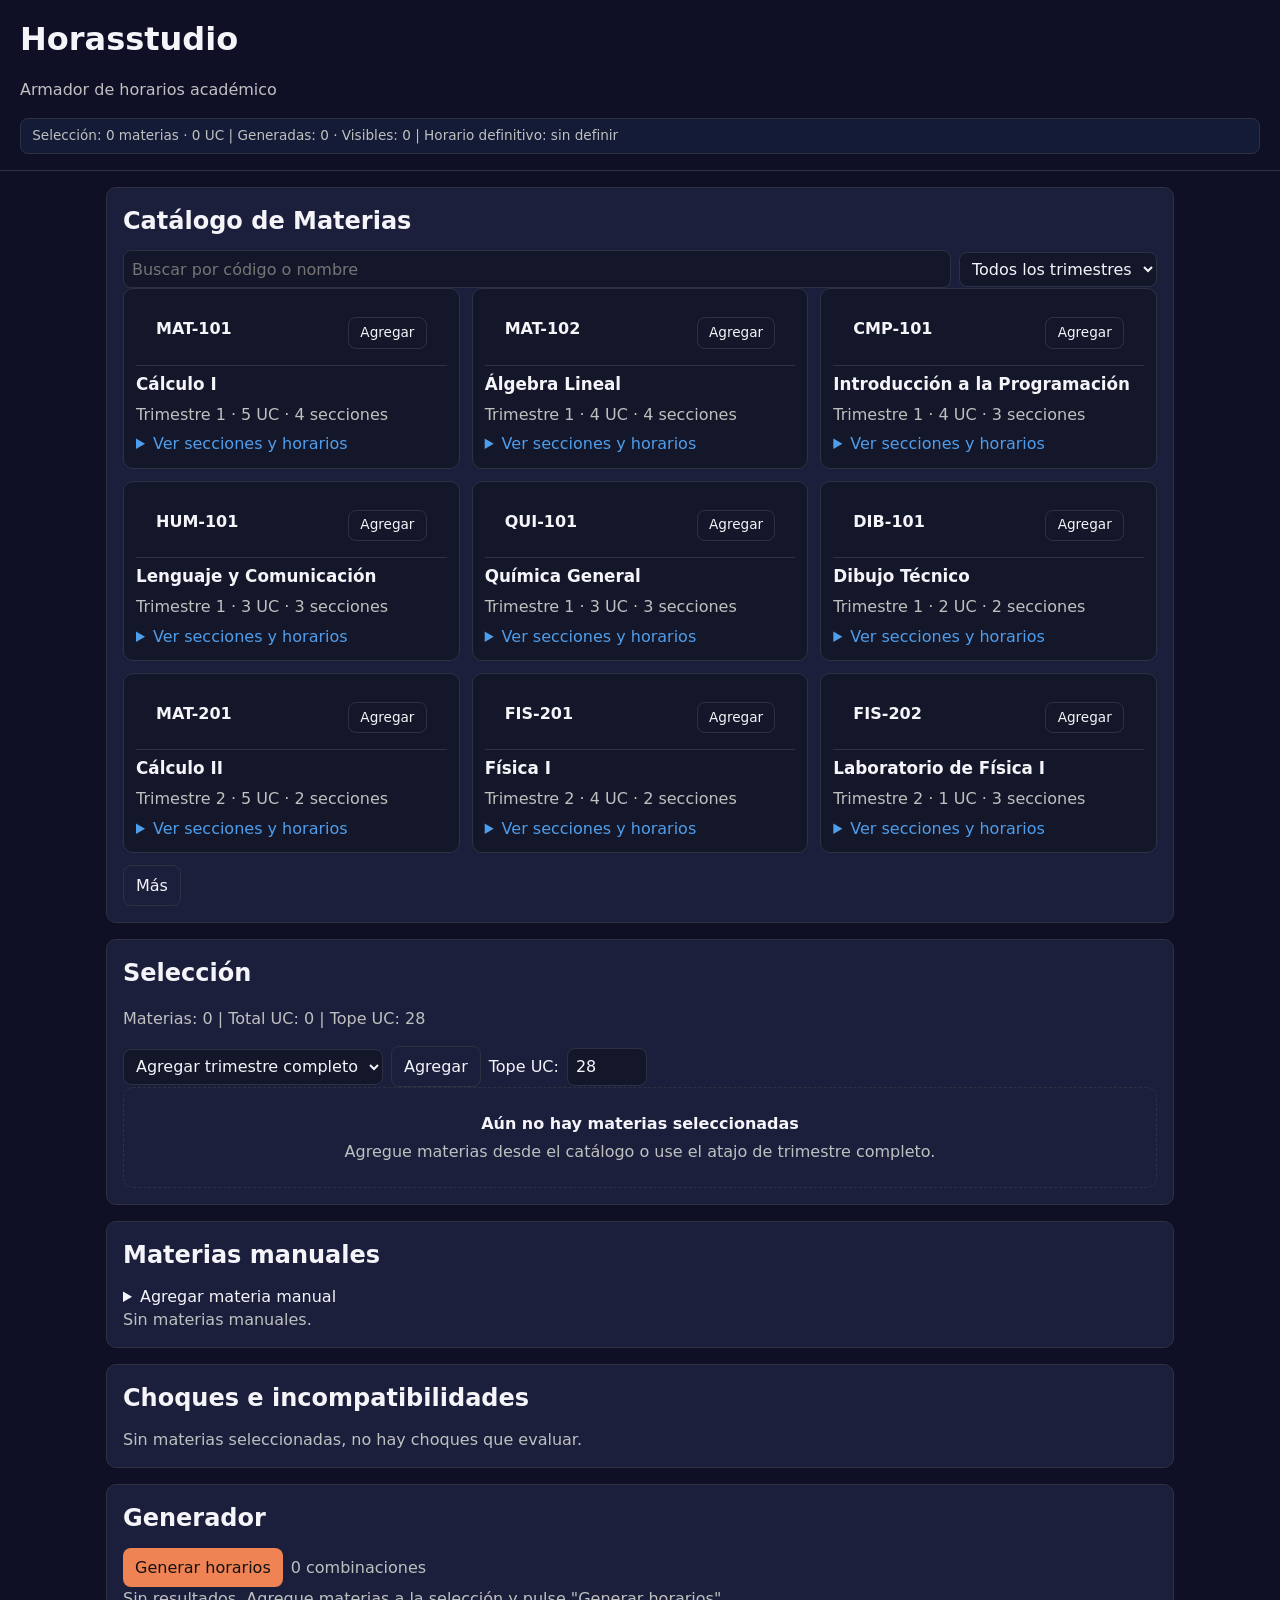
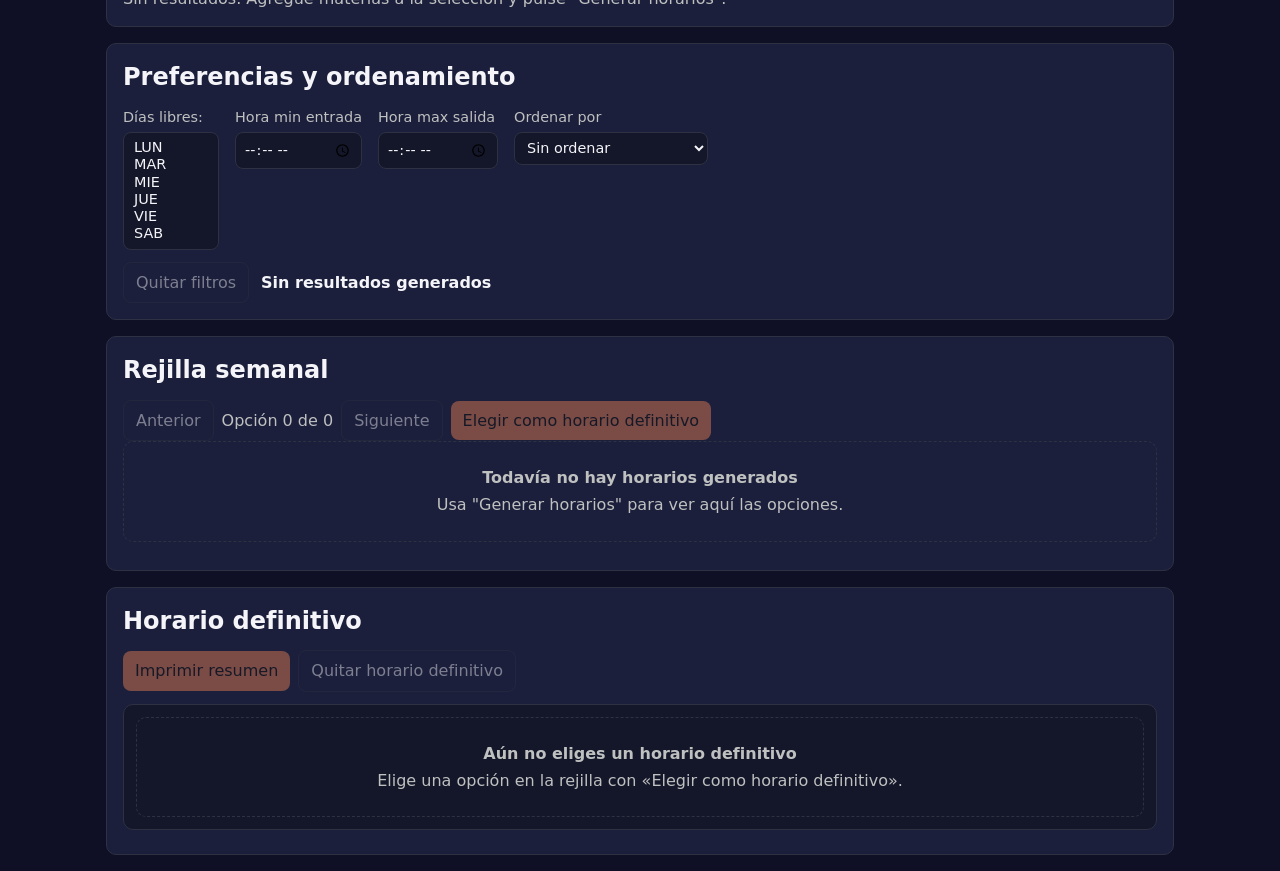
==== commit 8e32f937: "final" ====
--- a/index.html
+++ b/index.html
@@ -3,7 +3,7 @@
 <head>
   <meta charset="UTF-8">
   <meta name="viewport" content="width=device-width, initial-scale=1.0">
-  <title>Holgura - Armador de Horarios</title>
+  <title>Horasstudio - Armador de Horarios</title>
   <meta name="description" content="Armador de horarios académicos: elige materias, genera combinaciones sin choques, ordénalas y guarda tu horario definitivo.">
   <link rel="stylesheet" href="css/tokens.css">
   <link rel="stylesheet" href="css/styles.css">
@@ -11,10 +11,10 @@
 </head>
 <body>
   <noscript>
-    <p class="muted">Holgura necesita JavaScript para funcionar. Actívalo en tu navegador y recarga la página.</p>
+    <p class="muted">Horasstudio necesita JavaScript para funcionar. Actívalo en tu navegador y recarga la página.</p>
   </noscript>
   <header>
-    <h1>Holgura</h1>
+    <h1>Horasstudio</h1>
     <p class="muted">Armador de horarios académico</p>
   </header>
   <main>
--- a/css/styles.css
+++ b/css/styles.css
@@ -665,6 +665,11 @@
 
 /* Pantallas pequeñas */
 @media (max-width: 480px) {
+  #catalogo-lista,
+  #sel-lista {
+    grid-template-columns: 1fr;
+  }
+
   #sec-preferencias .flex > label {
     flex: 1 1 100%;
   }
@@ -678,4 +683,4 @@
   .estado-panel {
     font-size: 0.78rem;
   }
-}
+}
